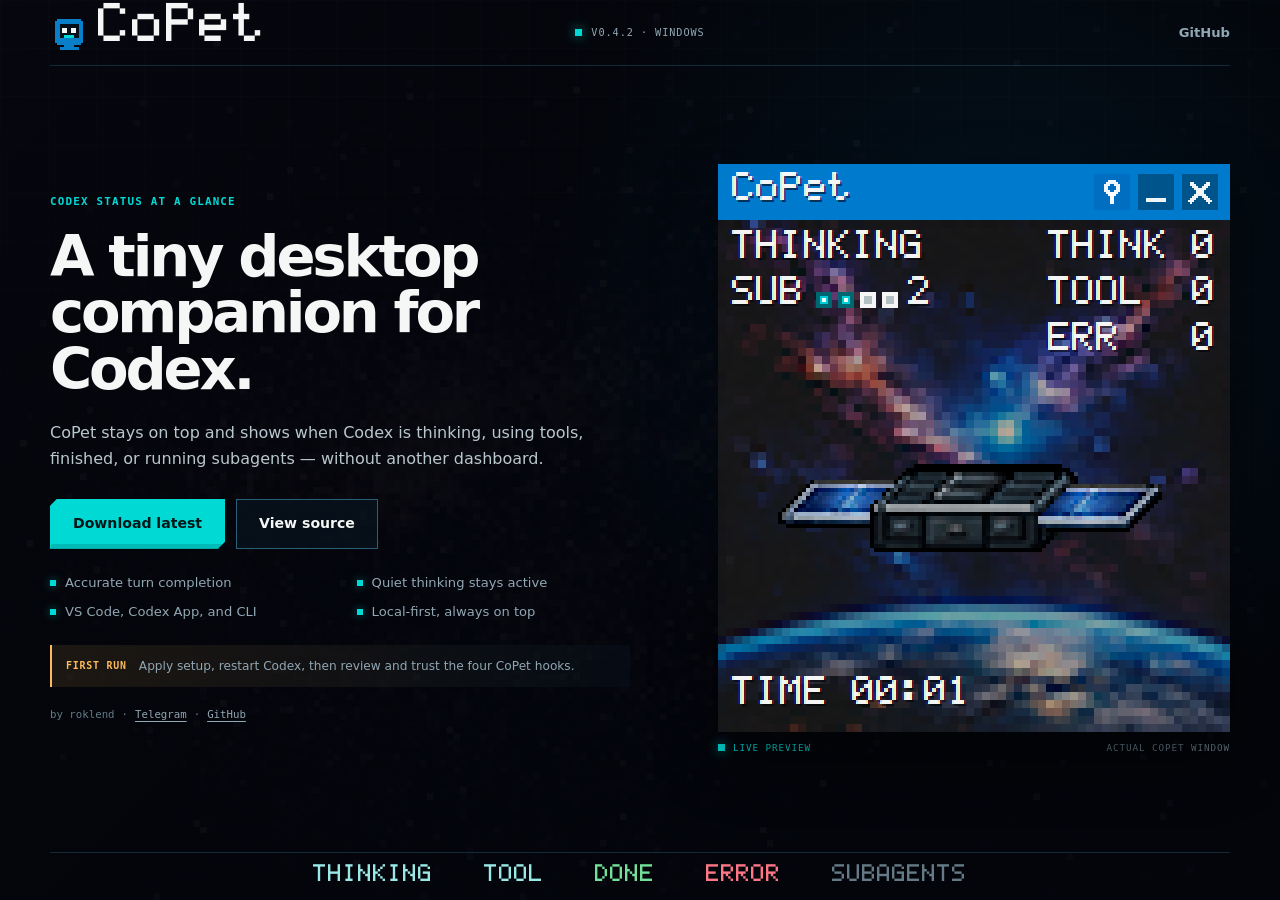
==== index.html @ 8a24eb53 "fix: use public GitHub links" ====
<!doctype html>
<html lang="en">
<head>
  <meta charset="utf-8">
  <meta name="viewport" content="width=device-width, initial-scale=1">
  <title>CoPet — a tiny desktop companion for Codex</title>
  <meta
    name="description"
    content="CoPet v0.4.2 keeps Codex session state, tool activity, errors, and active subagents visible on your Windows desktop."
  >
  <meta name="theme-color" content="#05070d">
  <link rel="icon" href="assets/ui/favicon.svg" type="image/svg+xml">
  <link rel="icon" href="assets/ui/favicon-32.png" sizes="32x32" type="image/png">
  <link rel="apple-touch-icon" href="assets/ui/apple-touch-icon.png">
  <link rel="stylesheet" href="style.css?v=0.4.2">
</head>
<body>
  <a class="skip-link" href="#main-content">Skip to content</a>

  <div class="page-shell">
    <header class="topbar">
      <a class="wordmark" href="#main-content" aria-label="CoPet home">
        <img src="assets/ui/copet-icon.svg" alt="" width="42" height="42">
        <strong>CoPet</strong>
      </a>

      <div class="release-chip" aria-label="Current CoPet version">
        <i aria-hidden="true"></i>
        <span>v0.4.2 · Windows</span>
      </div>

      <a class="topbar-link" href="https://github.com/roklend/copet-site">GitHub</a>
    </header>

    <main class="hero" id="main-content">
      <section class="hero-copy" aria-labelledby="hero-title">
        <p class="eyebrow">Codex status at a glance</p>
        <h1 id="hero-title">A tiny desktop companion for Codex.</h1>
        <p class="hero-lede">
          CoPet stays on top and shows when Codex is thinking, using tools,
          finished, or running subagents — without another dashboard.
        </p>

        <div class="hero-actions">
          <a class="button button-primary" href="https://github.com/roklend/copet-site/releases">
            Download latest
          </a>
          <a class="button button-secondary" href="https://github.com/roklend/copet-site">
            View source
          </a>
        </div>

        <ul class="feature-list" aria-label="CoPet highlights">
          <li>Accurate turn completion</li>
          <li>Quiet thinking stays active</li>
          <li>VS Code, Codex App, and CLI</li>
          <li>Local-first, always on top</li>
        </ul>

        <div class="setup-note">
          <span class="setup-label">First run</span>
          <p>Apply setup, restart Codex, then review and trust the four CoPet hooks.</p>
        </div>

        <p class="meta-line">
          <span>by roklend</span>
          <span aria-hidden="true">·</span>
          <a href="https://t.me/yuriispace">Telegram</a>
          <span aria-hidden="true">·</span>
          <a href="https://github.com/roklend">GitHub</a>
        </p>
      </section>

      <figure class="product-preview" id="demo-viewport">
        <div class="preview-glow" aria-hidden="true"></div>
        <img
          id="frame-player"
          class="player-frame"
          src="render/output/base/frame_0048.png?v=0.4.2"
          alt="The actual CoPet window showing a live Codex session"
          width="512"
          height="568"
          decoding="async"
          fetchpriority="high"
        >
        <figcaption>
          <span><i aria-hidden="true"></i> Live preview</span>
          <span>Actual CoPet window</span>
        </figcaption>
      </figure>
    </main>

    <footer class="status-strip" aria-label="States shown by CoPet">
      <span>THINKING</span>
      <span>TOOL</span>
      <span>DONE</span>
      <span>ERROR</span>
      <span>SUBAGENTS</span>
    </footer>
  </div>

  <script src="copet.js?v=0.4.2"></script>
</body>
</html>
---- style.css ----
@font-face {
  font-family: "CoPet LCD";
  src: url("assets/fonts/LCDSolid1.13-Regular.otf") format("opentype");
  font-display: swap;
}

*,
*::before,
*::after {
  box-sizing: border-box;
}

:root {
  --void: #05070d;
  --line-bright: #2a6077;
  --cyan: #00d9d4;
  --white: #f4f7f5;
  --text: #dfe9eb;
  --muted: #91a7b3;
  --muted-soft: #647b87;
  --amber: #fdbb5b;
  color-scheme: dark;
}

html {
  min-width: 320px;
  min-height: 100%;
  scroll-behavior: smooth;
}

body {
  margin: 0;
  min-width: 320px;
  min-height: 100vh;
  color: var(--text);
  background:
    radial-gradient(circle at 78% 34%, rgba(8, 127, 200, 0.14), transparent 28rem),
    linear-gradient(135deg, rgba(33, 18, 57, 0.12), transparent 45%),
    var(--void);
  font-family: "Segoe UI Variable Text", "Segoe UI", Inter, system-ui, sans-serif;
  line-height: 1.5;
}

body::before {
  content: "";
  position: fixed;
  inset: 0;
  z-index: -2;
  background: url("assets/ui/star_background_x8.png") center / cover no-repeat;
  opacity: 0.22;
  filter: saturate(0.75) contrast(1.1) brightness(0.72);
  pointer-events: none;
}

body::after {
  content: "";
  position: fixed;
  inset: 0;
  z-index: -1;
  background-image:
    linear-gradient(rgba(62, 118, 145, 0.025) 1px, transparent 1px),
    linear-gradient(90deg, rgba(62, 118, 145, 0.025) 1px, transparent 1px);
  background-size: 48px 48px;
  mask-image: linear-gradient(to bottom, black, transparent 88%);
  pointer-events: none;
}

a {
  color: inherit;
}

img {
  max-width: 100%;
}

::selection {
  color: var(--void);
  background: var(--cyan);
}

:focus-visible {
  outline: 2px solid var(--cyan);
  outline-offset: 4px;
}

.skip-link {
  position: fixed;
  top: 8px;
  left: 8px;
  z-index: 10;
  width: 1px;
  height: 1px;
  padding: 0;
  overflow: hidden;
  clip-path: inset(50%);
  white-space: nowrap;
}

.skip-link:focus-visible {
  width: auto;
  height: auto;
  padding: 9px 13px;
  overflow: visible;
  clip-path: none;
  color: var(--void);
  background: var(--white);
}

.page-shell {
  width: min(1180px, calc(100% - 48px));
  min-height: 100svh;
  margin-inline: auto;
  display: grid;
  grid-template-rows: auto 1fr auto;
}

.topbar {
  min-height: 66px;
  display: grid;
  grid-template-columns: 1fr auto 1fr;
  align-items: center;
  gap: 20px;
  border-bottom: 1px solid rgba(40, 93, 117, 0.42);
}

.wordmark {
  width: max-content;
  min-height: 44px;
  display: inline-flex;
  align-items: center;
  gap: 10px;
  color: var(--white);
  text-decoration: none;
}

.wordmark img {
  width: 38px;
  height: 38px;
  image-rendering: pixelated;
}

.wordmark strong {
  font-family: "CoPet LCD", "Cascadia Mono", monospace;
  font-size: 1.7rem;
  font-weight: 400;
  letter-spacing: 0.03em;
}

.release-chip {
  display: inline-flex;
  align-items: center;
  gap: 9px;
  color: var(--muted);
  font-family: "Cascadia Mono", Consolas, monospace;
  font-size: 0.64rem;
  letter-spacing: 0.09em;
  text-transform: uppercase;
}

.release-chip i,
.product-preview figcaption i {
  width: 7px;
  height: 7px;
  display: inline-block;
  flex: 0 0 auto;
  background: var(--cyan);
  box-shadow: 0 0 12px rgba(0, 217, 212, 0.72);
}

.topbar-link {
  min-height: 44px;
  justify-self: end;
  display: inline-flex;
  align-items: center;
  color: var(--muted);
  font-size: 0.82rem;
  font-weight: 700;
  text-decoration: none;
}

.topbar-link:hover,
.meta-line a:hover {
  color: var(--white);
}

.hero {
  min-width: 0;
  display: grid;
  grid-template-columns: minmax(0, 1fr) minmax(320px, 512px);
  align-items: center;
  gap: clamp(44px, 6vw, 88px);
  padding-block: clamp(34px, 5vh, 62px);
}

.hero-copy {
  min-width: 0;
  max-width: 600px;
}

.eyebrow {
  margin: 0;
  color: var(--cyan);
  font-family: "Cascadia Mono", Consolas, monospace;
  font-size: 0.68rem;
  font-weight: 700;
  letter-spacing: 0.11em;
  text-transform: uppercase;
}

.hero h1 {
  max-width: 590px;
  margin: 18px 0 0;
  color: var(--white);
  font-size: clamp(3rem, 4.5vw, 4.3rem);
  font-weight: 760;
  letter-spacing: -0.055em;
  line-height: 0.98;
}

.hero-lede {
  max-width: 555px;
  margin: 22px 0 0;
  color: #b9c8ce;
  font-size: 1rem;
  line-height: 1.65;
}

.hero-actions {
  margin-top: 26px;
  display: flex;
  flex-wrap: wrap;
  gap: 11px;
}

.button {
  min-height: 50px;
  padding-inline: 22px;
  display: inline-flex;
  align-items: center;
  justify-content: center;
  border: 1px solid transparent;
  font-size: 0.88rem;
  font-weight: 750;
  text-decoration: none;
  transition: transform 140ms ease, border-color 140ms ease, background 140ms ease;
}

.button-primary {
  color: #001719;
  background: var(--cyan);
  box-shadow: inset 0 -4px 0 rgba(0, 72, 78, 0.22), 0 12px 30px rgba(0, 217, 212, 0.12);
  clip-path: polygon(0 7px, 7px 0, 100% 0, 100% calc(100% - 7px), calc(100% - 7px) 100%, 0 100%);
}

.button-secondary {
  border-color: var(--line-bright);
  color: var(--white);
  background: rgba(9, 24, 36, 0.58);
}

.button:hover {
  transform: translateY(-2px);
}

.button-secondary:hover {
  border-color: rgba(0, 217, 212, 0.5);
  background: rgba(12, 34, 49, 0.76);
}

.feature-list {
  margin: 24px 0 0;
  padding: 0;
  display: grid;
  grid-template-columns: repeat(2, minmax(0, 1fr));
  gap: 9px 22px;
  list-style: none;
}

.feature-list li {
  position: relative;
  padding-left: 15px;
  color: var(--muted);
  font-size: 0.82rem;
}

.feature-list li::before {
  content: "";
  position: absolute;
  top: 0.58em;
  left: 0;
  width: 6px;
  height: 6px;
  background: var(--cyan);
  box-shadow: 0 0 8px rgba(0, 217, 212, 0.5);
}

.setup-note {
  max-width: 580px;
  margin-top: 24px;
  padding: 12px 14px;
  display: grid;
  grid-template-columns: auto 1fr;
  align-items: center;
  gap: 12px;
  border-left: 2px solid var(--amber);
  background: linear-gradient(90deg, rgba(253, 187, 91, 0.1), rgba(7, 18, 28, 0.5));
}

.setup-label {
  color: var(--amber);
  font-family: "Cascadia Mono", Consolas, monospace;
  font-size: 0.62rem;
  font-weight: 700;
  letter-spacing: 0.08em;
  text-transform: uppercase;
}

.setup-note p {
  margin: 0;
  color: var(--muted);
  font-size: 0.76rem;
  line-height: 1.5;
}

.meta-line {
  margin: 20px 0 0;
  display: flex;
  flex-wrap: wrap;
  gap: 7px;
  color: var(--muted-soft);
  font-family: "Cascadia Mono", Consolas, monospace;
  font-size: 0.67rem;
}

.meta-line a {
  color: var(--muted);
  text-underline-offset: 3px;
}

.product-preview {
  position: relative;
  width: min(100%, 512px);
  margin: 0;
  justify-self: end;
  isolation: isolate;
}

.preview-glow {
  position: absolute;
  z-index: -1;
  inset: 12% -8% 3%;
  border-radius: 50%;
  background: radial-gradient(circle, rgba(8, 127, 200, 0.2), rgba(0, 217, 212, 0.05) 42%, transparent 72%);
  filter: blur(8px);
  pointer-events: none;
}

.player-frame {
  width: 100%;
  height: auto;
  aspect-ratio: 512 / 568;
  display: block;
  object-fit: contain;
  image-rendering: pixelated;
  image-rendering: crisp-edges;
  filter: drop-shadow(0 26px 32px rgba(0, 0, 0, 0.48));
}

.product-preview figcaption {
  margin-top: 9px;
  display: flex;
  justify-content: space-between;
  align-items: center;
  gap: 18px;
  color: var(--muted-soft);
  font-family: "Cascadia Mono", Consolas, monospace;
  font-size: 0.58rem;
  letter-spacing: 0.1em;
  text-transform: uppercase;
}

.product-preview figcaption span:first-child {
  display: inline-flex;
  align-items: center;
  gap: 8px;
  color: var(--cyan);
}

.status-strip {
  min-height: 48px;
  display: flex;
  align-items: center;
  justify-content: center;
  gap: clamp(18px, 4vw, 52px);
  border-top: 1px solid rgba(40, 93, 117, 0.42);
  color: var(--muted-soft);
  font-family: "CoPet LCD", "Cascadia Mono", monospace;
  font-size: 0.75rem;
  letter-spacing: 0.08em;
}

.status-strip span:nth-child(1),
.status-strip span:nth-child(2) {
  color: #9be9e7;
}

.status-strip span:nth-child(3) {
  color: #73e09a;
}

.status-strip span:nth-child(4) {
  color: #ff7787;
}

@media (max-width: 940px) {
  .page-shell {
    width: min(720px, calc(100% - 36px));
  }

  .hero {
    grid-template-columns: 1fr;
    gap: 36px;
    padding-block: 52px 64px;
  }

  .hero-copy {
    max-width: 680px;
  }

  .product-preview {
    width: min(100%, 480px);
    justify-self: center;
  }

  .status-strip {
    padding-block: 16px;
    flex-wrap: wrap;
  }
}

@media (max-width: 560px) {
  .page-shell {
    width: calc(100% - 28px);
  }

  .topbar {
    min-height: 60px;
    grid-template-columns: 1fr auto;
  }

  .release-chip {
    display: none;
  }

  .wordmark img {
    width: 34px;
    height: 34px;
  }

  .wordmark strong {
    font-size: 1.5rem;
  }

  .hero {
    gap: 30px;
    padding-block: 42px 52px;
  }

  .hero h1 {
    margin-top: 15px;
    font-size: clamp(2.6rem, 13vw, 3.35rem);
    line-height: 1;
  }

  .hero-lede {
    margin-top: 18px;
    font-size: 0.94rem;
  }

  .hero-actions {
    display: grid;
    grid-template-columns: 1fr;
  }

  .button {
    width: 100%;
  }

  .feature-list {
    grid-template-columns: 1fr;
  }

  .setup-note {
    grid-template-columns: 1fr;
    gap: 5px;
  }

  .product-preview {
    width: min(100%, 320px);
  }

  .product-preview figcaption {
    justify-content: center;
  }

  .product-preview figcaption span:last-child {
    display: none;
  }

  .status-strip {
    gap: 12px 22px;
    font-size: 0.67rem;
  }
}

@media (min-width: 941px) and (max-height: 820px) {
  .page-shell {
    width: min(1080px, calc(100% - 42px));
  }

  .hero {
    grid-template-columns: minmax(0, 1fr) minmax(300px, 430px);
    gap: 48px;
    padding-block: 24px;
  }

  .hero h1 {
    font-size: clamp(2.8rem, 4.1vw, 3.55rem);
  }

  .hero-lede {
    margin-top: 17px;
  }

  .hero-actions,
  .feature-list,
  .setup-note {
    margin-top: 18px;
  }

  .meta-line {
    margin-top: 14px;
  }
}

@media (prefers-reduced-motion: reduce) {
  html {
    scroll-behavior: auto;
  }

  *,
  *::before,
  *::after {
    animation-duration: 0.001ms !important;
    animation-iteration-count: 1 !important;
    transition-duration: 0.001ms !important;
  }
}
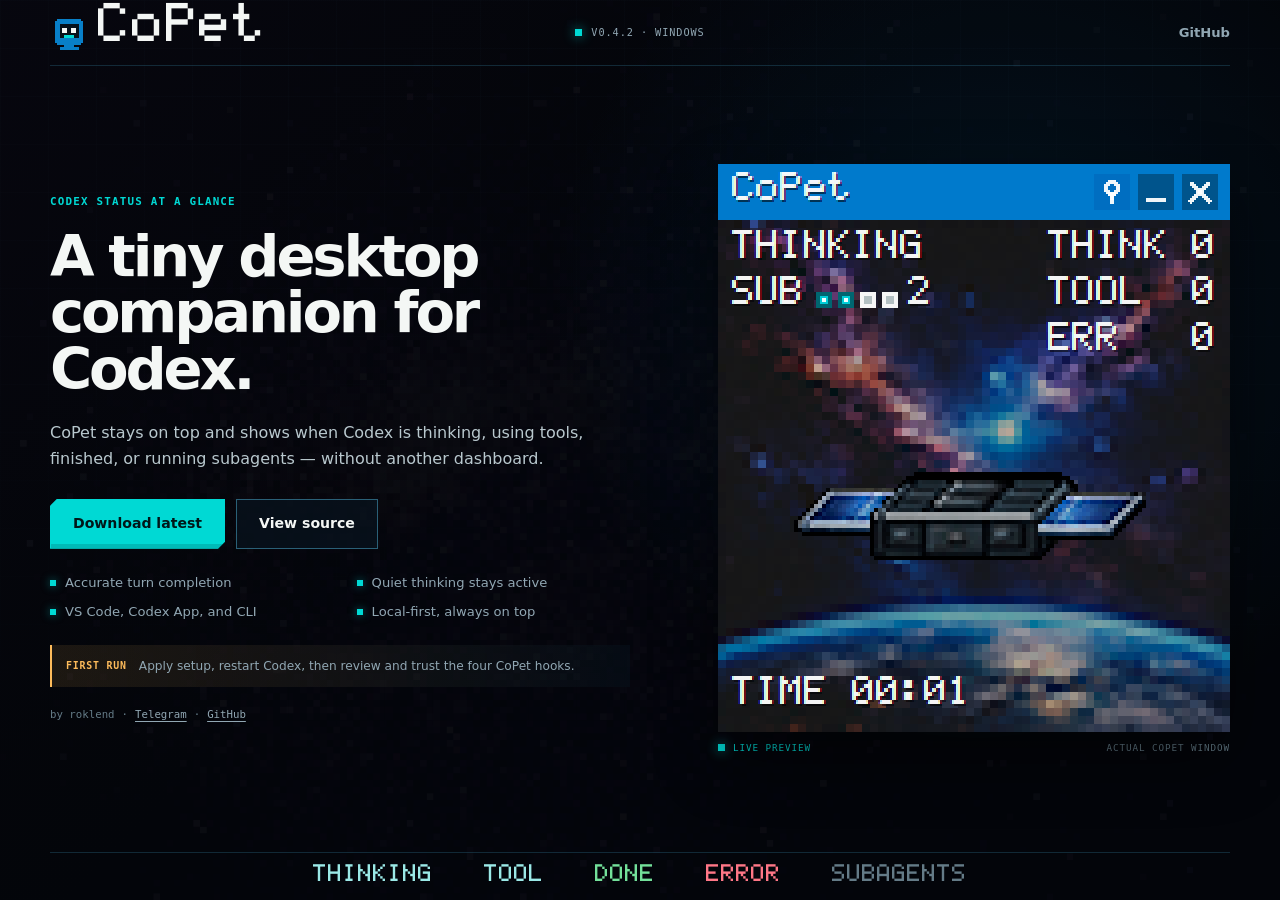
==== commit 284ea851: "fix: link download button to v0.4.2" ====
--- a/index.html
+++ b/index.html
@@ -42,7 +42,7 @@
         </p>
 
         <div class="hero-actions">
-          <a class="button button-primary" href="https://github.com/roklend/copet-site/releases">
+          <a class="button button-primary" href="https://github.com/roklend/copet-site/releases/download/v0.4.2/CoPet-v0.4.2-win-x64.zip">
             Download latest
           </a>
           <a class="button button-secondary" href="https://github.com/roklend/copet-site">
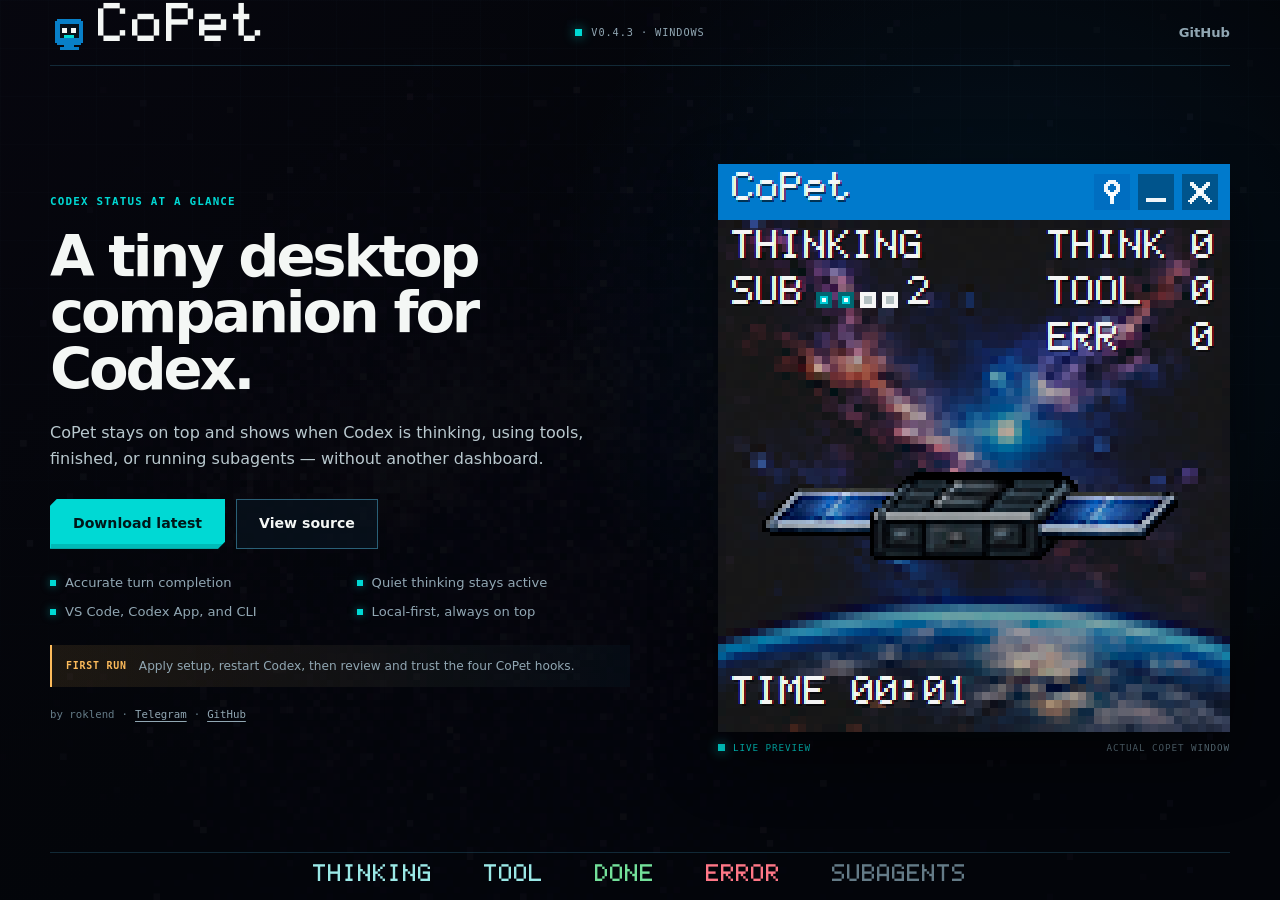
==== commit 7f1ab48d: "release: publish CoPet v0.4.3" ====
--- a/index.html
+++ b/index.html
@@ -6,13 +6,13 @@
   <title>CoPet — a tiny desktop companion for Codex</title>
   <meta
     name="description"
-    content="CoPet v0.4.2 keeps Codex session state, tool activity, errors, and active subagents visible on your Windows desktop."
+    content="CoPet v0.4.3 keeps Codex session state, tool activity, errors, and active subagents visible on your Windows desktop."
   >
   <meta name="theme-color" content="#05070d">
   <link rel="icon" href="assets/ui/favicon.svg" type="image/svg+xml">
   <link rel="icon" href="assets/ui/favicon-32.png" sizes="32x32" type="image/png">
   <link rel="apple-touch-icon" href="assets/ui/apple-touch-icon.png">
-  <link rel="stylesheet" href="style.css?v=0.4.2">
+  <link rel="stylesheet" href="style.css?v=0.4.3">
 </head>
 <body>
   <a class="skip-link" href="#main-content">Skip to content</a>
@@ -26,7 +26,7 @@
 
       <div class="release-chip" aria-label="Current CoPet version">
         <i aria-hidden="true"></i>
-        <span>v0.4.2 · Windows</span>
+        <span>v0.4.3 · Windows</span>
       </div>
 
       <a class="topbar-link" href="https://github.com/roklend/copet-site">GitHub</a>
@@ -42,7 +42,7 @@
         </p>
 
         <div class="hero-actions">
-          <a class="button button-primary" href="https://github.com/roklend/copet-site/releases/download/v0.4.2/CoPet-v0.4.2-win-x64.zip">
+          <a class="button button-primary" href="https://github.com/roklend/copet-site/releases/download/v0.4.3/CoPet-v0.4.3-win-x64.zip">
             Download latest
           </a>
           <a class="button button-secondary" href="https://github.com/roklend/copet-site">
@@ -76,7 +76,7 @@
         <img
           id="frame-player"
           class="player-frame"
-          src="render/output/base/frame_0048.png?v=0.4.2"
+          src="render/output/base/frame_0048.png?v=0.4.3"
           alt="The actual CoPet window showing a live Codex session"
           width="512"
           height="568"
@@ -99,6 +99,6 @@
     </footer>
   </div>
 
-  <script src="copet.js?v=0.4.2"></script>
+  <script src="copet.js?v=0.4.3"></script>
 </body>
 </html>
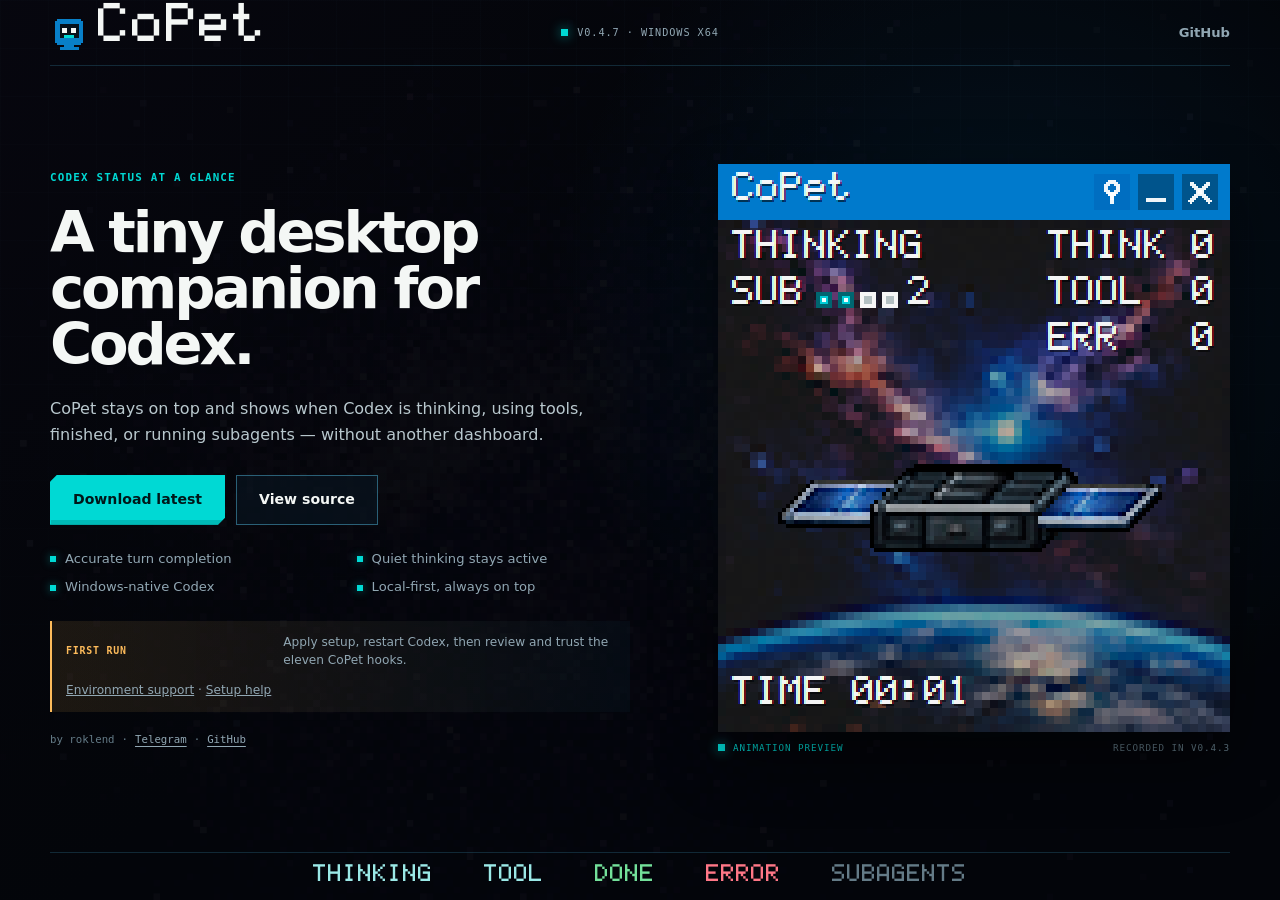
==== commit 625266f2: "release: publish CoPet v0.4.7 and current setup guides" ====
--- a/index.html
+++ b/index.html
@@ -6,7 +6,7 @@
   <title>CoPet — a tiny desktop companion for Codex</title>
   <meta
     name="description"
-    content="CoPet v0.4.3 keeps Codex session state, tool activity, errors, and active subagents visible on your Windows desktop."
+    content="CoPet v0.4.7 keeps Codex session state, tool activity, errors, and active subagents visible on your Windows desktop."
   >
   <meta name="theme-color" content="#05070d">
   <link rel="icon" href="assets/ui/favicon.svg" type="image/svg+xml">
@@ -26,7 +26,7 @@
 
       <div class="release-chip" aria-label="Current CoPet version">
         <i aria-hidden="true"></i>
-        <span>v0.4.3 · Windows</span>
+        <span>v0.4.7 · Windows x64</span>
       </div>
 
       <a class="topbar-link" href="https://github.com/roklend/copet-site">GitHub</a>
@@ -42,7 +42,7 @@
         </p>
 
         <div class="hero-actions">
-          <a class="button button-primary" href="https://github.com/roklend/copet-site/releases/download/v0.4.3/CoPet-v0.4.3-win-x64.zip">
+          <a class="button button-primary" href="https://github.com/roklend/copet-site/releases/download/v0.4.7/CoPet-v0.4.7-win-x64.zip">
             Download latest
           </a>
           <a class="button button-secondary" href="https://github.com/roklend/copet-site">
@@ -53,13 +53,14 @@
         <ul class="feature-list" aria-label="CoPet highlights">
           <li>Accurate turn completion</li>
           <li>Quiet thinking stays active</li>
-          <li>VS Code, Codex App, and CLI</li>
+          <li>Windows-native Codex</li>
           <li>Local-first, always on top</li>
         </ul>
 
         <div class="setup-note">
           <span class="setup-label">First run</span>
-          <p>Apply setup, restart Codex, then review and trust the four CoPet hooks.</p>
+          <p>Apply setup, restart Codex, then review and trust the eleven CoPet hooks.</p>
+          <p><a href="https://github.com/roklend/copet-site/blob/main/copet-site/docs/ENVIRONMENTS.md">Environment support</a> · <a href="https://github.com/roklend/copet-site/blob/main/copet-site/docs/TROUBLESHOOTING.md">Setup help</a></p>
         </div>
 
         <p class="meta-line">
@@ -84,8 +85,8 @@
           fetchpriority="high"
         >
         <figcaption>
-          <span><i aria-hidden="true"></i> Live preview</span>
-          <span>Actual CoPet window</span>
+          <span><i aria-hidden="true"></i> Animation preview</span>
+          <span>Recorded in v0.4.3</span>
         </figcaption>
       </figure>
     </main>
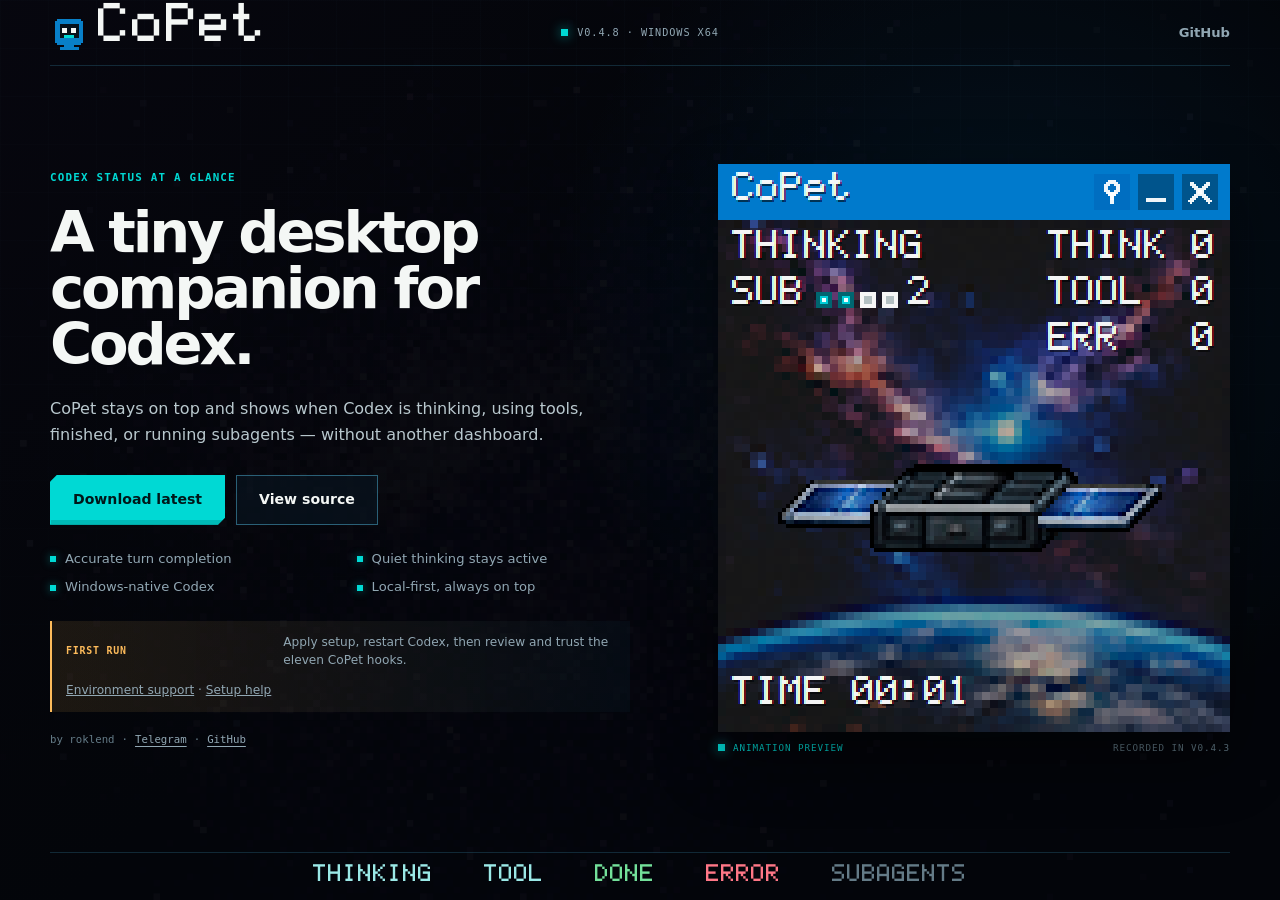
==== commit acc180d6: "release: publish CoPet v0.4.8 pixel font fix" ====
--- a/index.html
+++ b/index.html
@@ -6,7 +6,7 @@
   <title>CoPet — a tiny desktop companion for Codex</title>
   <meta
     name="description"
-    content="CoPet v0.4.7 keeps Codex session state, tool activity, errors, and active subagents visible on your Windows desktop."
+    content="CoPet v0.4.8 keeps Codex session state, tool activity, errors, and active subagents visible on your Windows desktop."
   >
   <meta name="theme-color" content="#05070d">
   <link rel="icon" href="assets/ui/favicon.svg" type="image/svg+xml">
@@ -26,7 +26,7 @@
 
       <div class="release-chip" aria-label="Current CoPet version">
         <i aria-hidden="true"></i>
-        <span>v0.4.7 · Windows x64</span>
+        <span>v0.4.8 · Windows x64</span>
       </div>
 
       <a class="topbar-link" href="https://github.com/roklend/copet-site">GitHub</a>
@@ -42,7 +42,7 @@
         </p>
 
         <div class="hero-actions">
-          <a class="button button-primary" href="https://github.com/roklend/copet-site/releases/download/v0.4.7/CoPet-v0.4.7-win-x64.zip">
+          <a class="button button-primary" href="https://github.com/roklend/copet-site/releases/download/v0.4.8/CoPet-v0.4.8-win-x64.zip">
             Download latest
           </a>
           <a class="button button-secondary" href="https://github.com/roklend/copet-site">
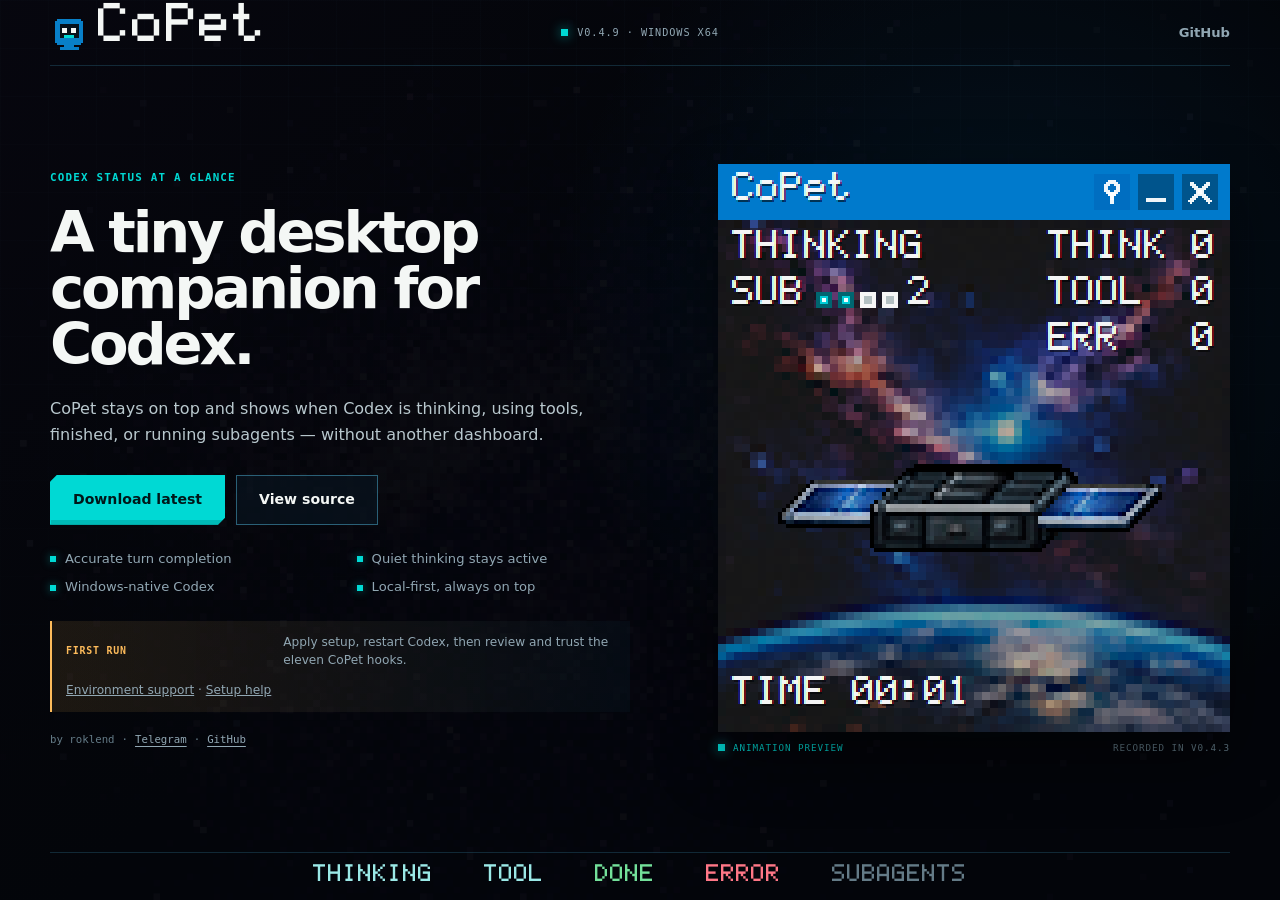
==== commit a73ae890: "site: point Windows download to CoPet v0.4.9" ====
--- a/index.html
+++ b/index.html
@@ -6,7 +6,7 @@
   <title>CoPet — a tiny desktop companion for Codex</title>
   <meta
     name="description"
-    content="CoPet v0.4.8 keeps Codex session state, tool activity, errors, and active subagents visible on your Windows desktop."
+    content="CoPet v0.4.9 keeps Codex session state, tool activity, errors, and active subagents visible on your Windows desktop."
   >
   <meta name="theme-color" content="#05070d">
   <link rel="icon" href="assets/ui/favicon.svg" type="image/svg+xml">
@@ -26,7 +26,7 @@
 
       <div class="release-chip" aria-label="Current CoPet version">
         <i aria-hidden="true"></i>
-        <span>v0.4.8 · Windows x64</span>
+        <span>v0.4.9 · Windows x64</span>
       </div>
 
       <a class="topbar-link" href="https://github.com/roklend/copet-site">GitHub</a>
@@ -42,7 +42,7 @@
         </p>
 
         <div class="hero-actions">
-          <a class="button button-primary" href="https://github.com/roklend/copet-site/releases/download/v0.4.8/CoPet-v0.4.8-win-x64.zip">
+          <a class="button button-primary" href="https://github.com/roklend/copet-site/releases/download/v0.4.9/CoPet-v0.4.9-win-x64.zip">
             Download latest
           </a>
           <a class="button button-secondary" href="https://github.com/roklend/copet-site">
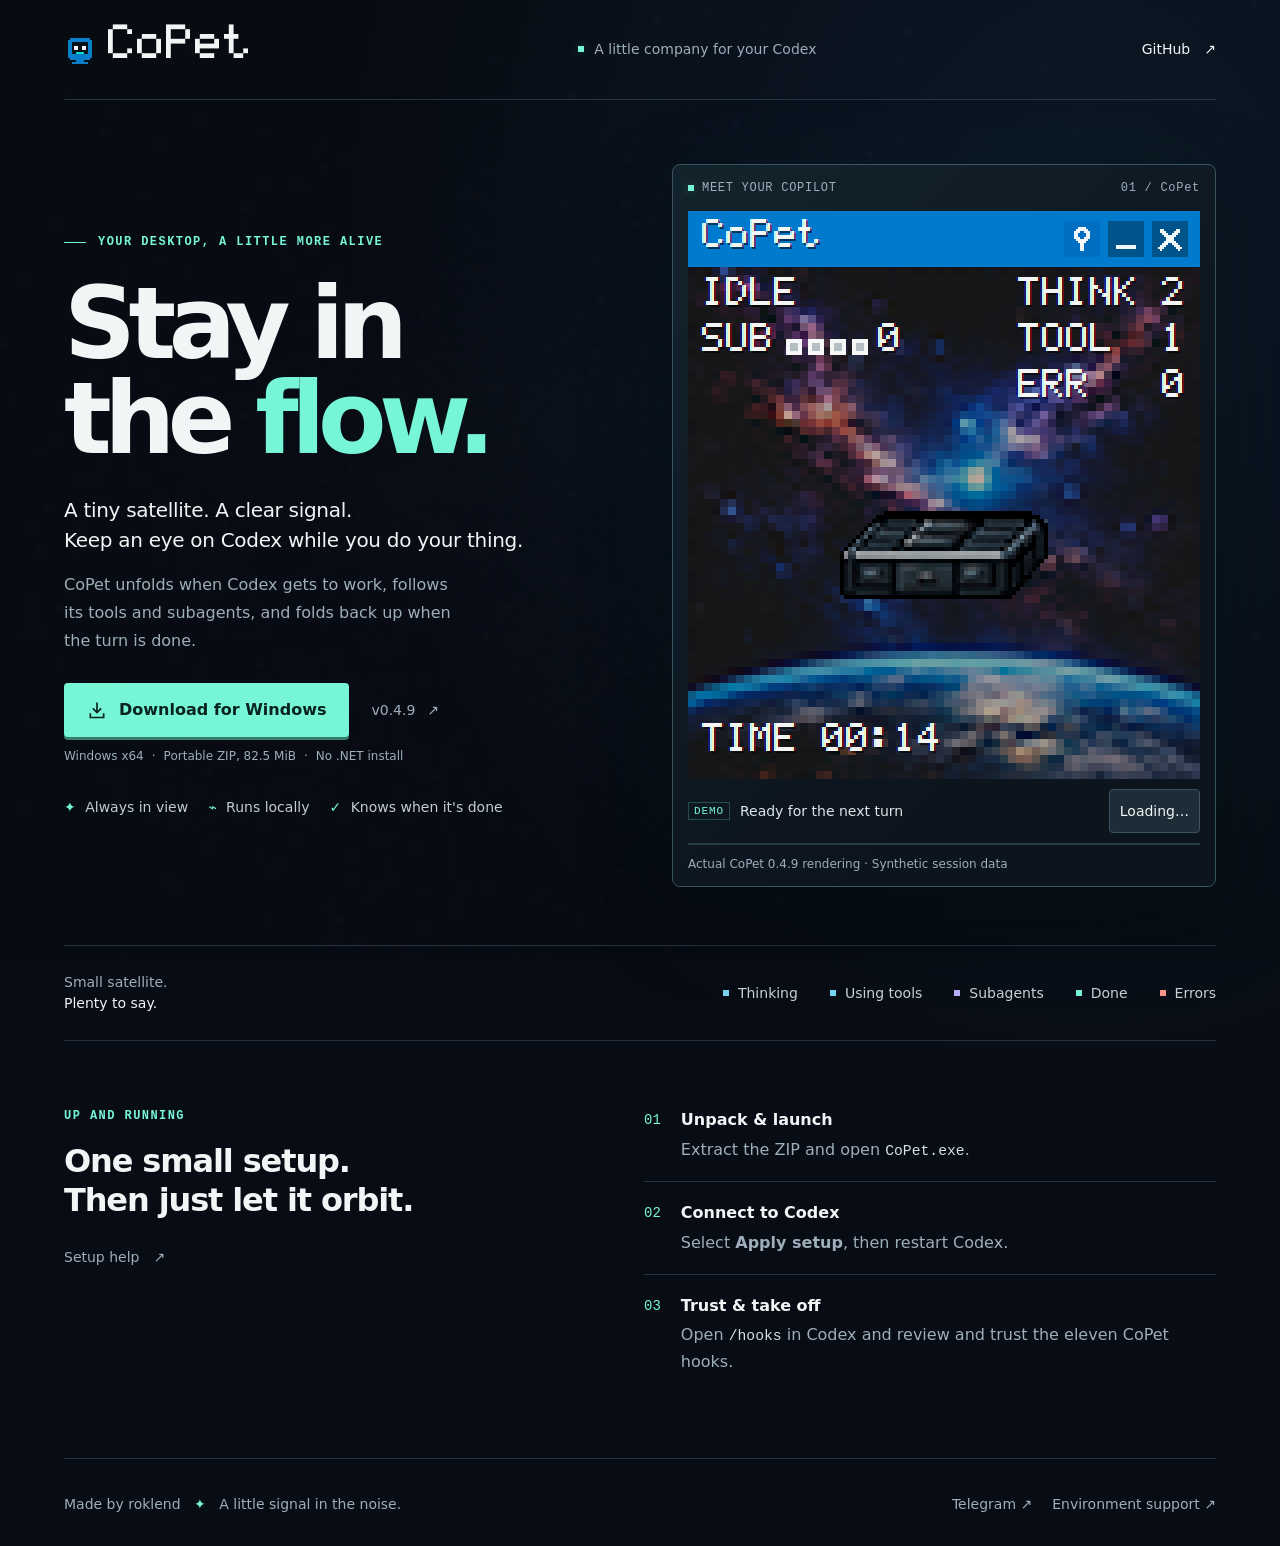
==== commit f7c42b05: "site: refresh layout and play full CoPet v0.4.9 turn animation" ====
--- a/index.html
+++ b/index.html
@@ -3,103 +3,66 @@
 <head>
   <meta charset="utf-8">
   <meta name="viewport" content="width=device-width, initial-scale=1">
-  <title>CoPet — a tiny desktop companion for Codex</title>
-  <meta
-    name="description"
-    content="CoPet v0.4.9 keeps Codex session state, tool activity, errors, and active subagents visible on your Windows desktop."
-  >
-  <meta name="theme-color" content="#05070d">
+  <title>CoPet — a little company for your Codex</title>
+  <meta name="description" content="A tiny Windows desktop satellite that shows when Codex is thinking, using tools, or done. Download CoPet v0.4.9.">
+  <meta name="theme-color" content="#080c14">
   <link rel="icon" href="assets/ui/favicon.svg" type="image/svg+xml">
   <link rel="icon" href="assets/ui/favicon-32.png" sizes="32x32" type="image/png">
   <link rel="apple-touch-icon" href="assets/ui/apple-touch-icon.png">
-  <link rel="stylesheet" href="style.css?v=0.4.3">
+  <link rel="stylesheet" href="style.css?v=20260905">
 </head>
 <body>
   <a class="skip-link" href="#main-content">Skip to content</a>
-
   <div class="page-shell">
     <header class="topbar">
-      <a class="wordmark" href="#main-content" aria-label="CoPet home">
-        <img src="assets/ui/copet-icon.svg" alt="" width="42" height="42">
-        <strong>CoPet</strong>
-      </a>
-
-      <div class="release-chip" aria-label="Current CoPet version">
-        <i aria-hidden="true"></i>
-        <span>v0.4.9 · Windows x64</span>
-      </div>
-
-      <a class="topbar-link" href="https://github.com/roklend/copet-site">GitHub</a>
+      <a class="wordmark" href="#main-content" aria-label="CoPet home"><img src="assets/ui/copet-icon.svg" alt="" width="32" height="32"><span>CoPet</span></a>
+      <span class="topbar-note"><i class="signal-dot" aria-hidden="true"></i>A little company for your Codex</span>
+      <a class="text-link" href="https://github.com/roklend/copet-site">GitHub <span aria-hidden="true">↗</span></a>
     </header>
-
-    <main class="hero" id="main-content">
-      <section class="hero-copy" aria-labelledby="hero-title">
-        <p class="eyebrow">Codex status at a glance</p>
-        <h1 id="hero-title">A tiny desktop companion for Codex.</h1>
-        <p class="hero-lede">
-          CoPet stays on top and shows when Codex is thinking, using tools,
-          finished, or running subagents — without another dashboard.
-        </p>
-
-        <div class="hero-actions">
-          <a class="button button-primary" href="https://github.com/roklend/copet-site/releases/download/v0.4.9/CoPet-v0.4.9-win-x64.zip">
-            Download latest
-          </a>
-          <a class="button button-secondary" href="https://github.com/roklend/copet-site">
-            View source
-          </a>
+    <main id="main-content">
+      <section class="hero" aria-labelledby="hero-title">
+        <div class="hero-copy">
+          <p class="eyebrow"><span class="small-rule" aria-hidden="true"></span>YOUR DESKTOP, A LITTLE MORE ALIVE</p>
+          <h1 id="hero-title">Stay in<br>the <span>flow.</span></h1>
+          <p class="hero-lede">A tiny satellite. A clear signal.<br>Keep an eye on Codex while you do your thing.</p>
+          <p class="hero-description">CoPet unfolds when Codex gets to work, follows its tools and subagents, and folds back up when the turn is done.</p>
+          <div class="hero-actions">
+            <a class="button button-primary" href="https://github.com/roklend/copet-site/releases/download/v0.4.9/CoPet-v0.4.9-win-x64.zip"><svg width="20" height="20" viewBox="0 0 24 24" fill="none" stroke="currentColor" stroke-width="2" aria-hidden="true"><path d="M12 3v12m-5-5 5 5 5-5M4 16v5h16v-5"/></svg>Download for Windows</a>
+            <a class="release-link" href="https://github.com/roklend/copet-site/releases/tag/v0.4.9">v0.4.9 <span aria-hidden="true">↗</span></a>
+          </div>
+          <p class="download-note">Windows x64 <span>·</span> Portable ZIP, 82.5 MiB <span>·</span> No .NET install</p>
+          <ul class="feature-list" aria-label="CoPet highlights">
+            <li><span aria-hidden="true">✦</span> Always in view</li>
+            <li><span aria-hidden="true">⌁</span> Runs locally</li>
+            <li><span aria-hidden="true">✓</span> Knows when it's done</li>
+          </ul>
         </div>
-
-        <ul class="feature-list" aria-label="CoPet highlights">
-          <li>Accurate turn completion</li>
-          <li>Quiet thinking stays active</li>
-          <li>Windows-native Codex</li>
-          <li>Local-first, always on top</li>
-        </ul>
-
-        <div class="setup-note">
-          <span class="setup-label">First run</span>
-          <p>Apply setup, restart Codex, then review and trust the eleven CoPet hooks.</p>
-          <p><a href="https://github.com/roklend/copet-site/blob/main/copet-site/docs/ENVIRONMENTS.md">Environment support</a> · <a href="https://github.com/roklend/copet-site/blob/main/copet-site/docs/TROUBLESHOOTING.md">Setup help</a></p>
-        </div>
-
-        <p class="meta-line">
-          <span>by roklend</span>
-          <span aria-hidden="true">·</span>
-          <a href="https://t.me/yuriispace">Telegram</a>
-          <span aria-hidden="true">·</span>
-          <a href="https://github.com/roklend">GitHub</a>
-        </p>
+        <figure class="product-preview" id="demo-viewport" aria-label="CoPet animation demo">
+          <div class="preview-header"><span><i class="signal-dot" aria-hidden="true"></i> MEET YOUR COPILOT</span><span>01 / CoPet</span></div>
+          <div class="preview-stage"><img id="frame-player" src="assets/demo-v049/frame_0128.png" width="256" height="284" alt="CoPet v0.4.9 demonstrating a complete turn with synthetic data" decoding="async" fetchpriority="high"></div>
+          <figcaption>
+            <div><span class="demo-tag">DEMO</span><span id="demo-state">Ready for the next turn</span></div>
+            <button id="play-toggle" type="button" disabled aria-label="Play animation">Loading…</button>
+          </figcaption>
+          <div class="demo-progress" aria-hidden="true"><span id="demo-progress"></span></div>
+          <p class="demo-note" id="demo-note">Actual CoPet 0.4.9 rendering · Synthetic session data</p>
+        </figure>
       </section>
-
-      <figure class="product-preview" id="demo-viewport">
-        <div class="preview-glow" aria-hidden="true"></div>
-        <img
-          id="frame-player"
-          class="player-frame"
-          src="render/output/base/frame_0048.png?v=0.4.3"
-          alt="The actual CoPet window showing a live Codex session"
-          width="512"
-          height="568"
-          decoding="async"
-          fetchpriority="high"
-        >
-        <figcaption>
-          <span><i aria-hidden="true"></i> Animation preview</span>
-          <span>Recorded in v0.4.3</span>
-        </figcaption>
-      </figure>
+      <section class="states" aria-label="States shown by CoPet">
+        <p>Small satellite.<br><strong>Plenty to say.</strong></p>
+        <ul><li><i></i>Thinking</li><li><i></i>Using tools</li><li><i></i>Subagents</li><li><i></i>Done</li><li><i></i>Errors</li></ul>
+      </section>
+      <section class="setup" aria-labelledby="setup-title">
+        <div class="setup-heading"><p class="eyebrow">UP AND RUNNING</p><h2 id="setup-title">One small setup.<br>Then just let it orbit.</h2><a class="text-link" href="https://github.com/roklend/copet-site/blob/main/copet-site/docs/TROUBLESHOOTING.md">Setup help <span aria-hidden="true">↗</span></a></div>
+        <ol class="setup-steps">
+          <li><span class="step-number">01</span><div><h3>Unpack & launch</h3><p>Extract the ZIP and open <code>CoPet.exe</code>.</p></div></li>
+          <li><span class="step-number">02</span><div><h3>Connect to Codex</h3><p>Select <strong>Apply setup</strong>, then restart Codex.</p></div></li>
+          <li><span class="step-number">03</span><div><h3>Trust & take off</h3><p>Open <code>/hooks</code> in Codex and review and trust the eleven CoPet hooks.</p></div></li>
+        </ol>
+      </section>
     </main>
-
-    <footer class="status-strip" aria-label="States shown by CoPet">
-      <span>THINKING</span>
-      <span>TOOL</span>
-      <span>DONE</span>
-      <span>ERROR</span>
-      <span>SUBAGENTS</span>
-    </footer>
+    <footer class="footer"><p>Made by <a href="https://github.com/roklend">roklend</a> <span class="footer-star" aria-hidden="true">✦</span> A little signal in the noise.</p><nav aria-label="More information"><a href="https://t.me/yuriispace">Telegram ↗</a><a href="https://github.com/roklend/copet-site/blob/main/copet-site/docs/ENVIRONMENTS.md">Environment support ↗</a></nav></footer>
   </div>
-
-  <script src="copet.js?v=0.4.3"></script>
+  <script src="copet.js?v=20260905"></script>
 </body>
 </html>
--- a/style.css
+++ b/style.css
@@ -1,558 +1,585 @@
 @font-face {
-  font-family: "CoPet LCD";
-  src: url("assets/fonts/LCDSolid1.13-Regular.otf") format("opentype");
-  font-display: swap;
-}
-
-*,
-*::before,
-*::after {
-  box-sizing: border-box;
-}
-
+  font-family:CoPet LCD;
+  src:url('assets/fonts/LCDSolid1.13-Regular.otf') format('opentype');
+  font-display:swap;
+}
 :root {
-  --void: #05070d;
-  --line-bright: #2a6077;
-  --cyan: #00d9d4;
-  --white: #f4f7f5;
-  --text: #dfe9eb;
-  --muted: #91a7b3;
-  --muted-soft: #647b87;
-  --amber: #fdbb5b;
-  color-scheme: dark;
-}
-
+  color-scheme:dark;
+  --bg:#080c14;
+  --surface:#101823;
+  --text:#f2f5f5;
+  --muted:#9daebb;
+  --line:#263440;
+  --cyan:#77f5d7;
+  --amber:#f4c47a;
+  font-family:'Segoe UI',system-ui,sans-serif;
+  font-synthesis:none;
+}
+* {
+  box-sizing:border-box;
+}
 html {
-  min-width: 320px;
-  min-height: 100%;
-  scroll-behavior: smooth;
-}
-
+  min-width:0;
+  scroll-behavior:smooth;
+}
 body {
-  margin: 0;
-  min-width: 320px;
-  min-height: 100vh;
-  color: var(--text);
-  background:
-    radial-gradient(circle at 78% 34%, rgba(8, 127, 200, 0.14), transparent 28rem),
-    linear-gradient(135deg, rgba(33, 18, 57, 0.12), transparent 45%),
-    var(--void);
-  font-family: "Segoe UI Variable Text", "Segoe UI", Inter, system-ui, sans-serif;
-  line-height: 1.5;
-}
-
-body::before {
-  content: "";
-  position: fixed;
-  inset: 0;
-  z-index: -2;
-  background: url("assets/ui/star_background_x8.png") center / cover no-repeat;
-  opacity: 0.22;
-  filter: saturate(0.75) contrast(1.1) brightness(0.72);
-  pointer-events: none;
-}
-
-body::after {
-  content: "";
-  position: fixed;
-  inset: 0;
-  z-index: -1;
-  background-image:
-    linear-gradient(rgba(62, 118, 145, 0.025) 1px, transparent 1px),
-    linear-gradient(90deg, rgba(62, 118, 145, 0.025) 1px, transparent 1px);
-  background-size: 48px 48px;
-  mask-image: linear-gradient(to bottom, black, transparent 88%);
-  pointer-events: none;
-}
-
+  margin:0;
+  background:radial-gradient(ellipse at 85% 15%,#14324965,transparent 48%),var(--bg);
+  color:var(--text);
+  line-height:1.6;
+}
+body:before {
+  content:'';
+  position:absolute;
+  inset:0 0 auto;
+  height:960px;
+  background:url('assets/ui/star_background_x8.png') center/cover;
+  opacity:.055;
+  pointer-events:none;
+  z-index:-1;
+}
 a {
-  color: inherit;
-}
-
-img {
-  max-width: 100%;
-}
-
+  color:inherit;
+  text-underline-offset:5px;
+}
+button,a {
+  -webkit-tap-highlight-color:transparent;
+}
+button {
+  font:inherit;
+}
+button:disabled {
+  cursor:wait;
+}
+a:focus-visible,button:focus-visible {
+  outline:2px solid var(--cyan);
+  outline-offset:5px;
+}
 ::selection {
-  color: var(--void);
-  background: var(--cyan);
-}
-
-:focus-visible {
-  outline: 2px solid var(--cyan);
-  outline-offset: 4px;
-}
-
+  background:var(--cyan);
+  color:var(--bg);
+}
+.page-shell {
+  max-width:1216px;
+  padding:0 32px;
+  margin:auto;
+}
 .skip-link {
-  position: fixed;
-  top: 8px;
-  left: 8px;
-  z-index: 10;
-  width: 1px;
-  height: 1px;
-  padding: 0;
-  overflow: hidden;
-  clip-path: inset(50%);
-  white-space: nowrap;
-}
-
-.skip-link:focus-visible {
-  width: auto;
-  height: auto;
-  padding: 9px 13px;
-  overflow: visible;
-  clip-path: none;
-  color: var(--void);
-  background: var(--white);
-}
-
-.page-shell {
-  width: min(1180px, calc(100% - 48px));
-  min-height: 100svh;
-  margin-inline: auto;
-  display: grid;
-  grid-template-rows: auto 1fr auto;
-}
-
+  position:fixed;
+  top:8px;
+  left:8px;
+  transform:translateY(-160%);
+  z-index:10;
+  background:var(--cyan);
+  color:var(--bg);
+  padding:12px;
+}
+.skip-link:focus {
+  transform:none;
+}
 .topbar {
-  min-height: 66px;
-  display: grid;
-  grid-template-columns: 1fr auto 1fr;
-  align-items: center;
-  gap: 20px;
-  border-bottom: 1px solid rgba(40, 93, 117, 0.42);
-}
-
+  height:100px;
+  display:flex;
+  align-items:center;
+  justify-content:space-between;
+  gap:20px;
+  border-bottom:1px solid var(--line);
+}
 .wordmark {
-  width: max-content;
-  min-height: 44px;
-  display: inline-flex;
-  align-items: center;
-  gap: 10px;
-  color: var(--white);
-  text-decoration: none;
-}
-
+  display:flex;
+  align-items:center;
+  gap:12px;
+  text-decoration:none;
+}
+.wordmark span {
+  font-family:'CoPet LCD',monospace;
+  font-size:24px;
+  line-height:1;
+}
 .wordmark img {
-  width: 38px;
-  height: 38px;
-  image-rendering: pixelated;
-}
-
-.wordmark strong {
-  font-family: "CoPet LCD", "Cascadia Mono", monospace;
-  font-size: 1.7rem;
-  font-weight: 400;
-  letter-spacing: 0.03em;
-}
-
-.release-chip {
-  display: inline-flex;
-  align-items: center;
-  gap: 9px;
-  color: var(--muted);
-  font-family: "Cascadia Mono", Consolas, monospace;
-  font-size: 0.64rem;
-  letter-spacing: 0.09em;
-  text-transform: uppercase;
-}
-
-.release-chip i,
-.product-preview figcaption i {
-  width: 7px;
-  height: 7px;
-  display: inline-block;
-  flex: 0 0 auto;
-  background: var(--cyan);
-  box-shadow: 0 0 12px rgba(0, 217, 212, 0.72);
-}
-
-.topbar-link {
-  min-height: 44px;
-  justify-self: end;
-  display: inline-flex;
-  align-items: center;
-  color: var(--muted);
-  font-size: 0.82rem;
-  font-weight: 700;
-  text-decoration: none;
-}
-
-.topbar-link:hover,
-.meta-line a:hover {
-  color: var(--white);
-}
-
+  image-rendering:pixelated;
+}
+.topbar-note {
+  font-size:.875rem;
+  color:var(--muted);
+  display:flex;
+  align-items:center;
+  gap:10px;
+}
+.signal-dot {
+  display:inline-block;
+  width:6px;
+  height:6px;
+  background:var(--cyan);
+  box-shadow:0 0 10px #77f5d740;
+}
+.text-link {
+  text-decoration:none;
+  font-size:.875rem;
+  min-height:44px;
+  display:inline-flex;
+  gap:14px;
+  align-items:center;
+}
+.text-link:hover,.footer a:hover,.release-link:hover {
+  color:var(--cyan);
+}
 .hero {
-  min-width: 0;
-  display: grid;
-  grid-template-columns: minmax(0, 1fr) minmax(320px, 512px);
-  align-items: center;
-  gap: clamp(44px, 6vw, 88px);
-  padding-block: clamp(34px, 5vh, 62px);
-}
-
-.hero-copy {
-  min-width: 0;
-  max-width: 600px;
-}
-
+  display:grid;
+  grid-template-columns:minmax(0,1fr) 544px;
+  align-items:center;
+  gap:44px;
+  padding:64px 0 58px;
+}
 .eyebrow {
-  margin: 0;
-  color: var(--cyan);
-  font-family: "Cascadia Mono", Consolas, monospace;
-  font-size: 0.68rem;
-  font-weight: 700;
-  letter-spacing: 0.11em;
-  text-transform: uppercase;
-}
-
-.hero h1 {
-  max-width: 590px;
-  margin: 18px 0 0;
-  color: var(--white);
-  font-size: clamp(3rem, 4.5vw, 4.3rem);
-  font-weight: 760;
-  letter-spacing: -0.055em;
-  line-height: 0.98;
-}
-
+  margin:0;
+  font-family:Consolas,monospace;
+  font-size:.75rem;
+  font-weight:600;
+  letter-spacing:.12em;
+  color:var(--cyan);
+  display:flex;
+  align-items:center;
+  gap:12px;
+}
+.small-rule {
+  height:1px;
+  width:22px;
+  background:var(--cyan);
+}
+h1 {
+  font-size:clamp(4.5rem,7.8vw,6.5rem);
+  line-height:.95;
+  letter-spacing:-.075em;
+  font-weight:650;
+  margin:25px 0 28px;
+}
+h1 span {
+  color:var(--cyan);
+}
 .hero-lede {
-  max-width: 555px;
-  margin: 22px 0 0;
-  color: #b9c8ce;
-  font-size: 1rem;
-  line-height: 1.65;
-}
-
+  font-size:1.25rem;
+  line-height:1.5;
+  letter-spacing:-.015em;
+  margin:0 0 16px;
+}
+.hero-description {
+  font-size:1rem;
+  color:var(--muted);
+  max-width:390px;
+  margin:0;
+  line-height:1.75;
+}
 .hero-actions {
-  margin-top: 26px;
-  display: flex;
-  flex-wrap: wrap;
-  gap: 11px;
-}
-
+  display:flex;
+  align-items:center;
+  flex-wrap:wrap;
+  gap:22px;
+  margin:28px 0 10px;
+}
 .button {
-  min-height: 50px;
-  padding-inline: 22px;
-  display: inline-flex;
-  align-items: center;
-  justify-content: center;
-  border: 1px solid transparent;
-  font-size: 0.88rem;
-  font-weight: 750;
-  text-decoration: none;
-  transition: transform 140ms ease, border-color 140ms ease, background 140ms ease;
-}
-
+  display:inline-flex;
+  justify-content:center;
+  align-items:center;
+  gap:12px;
+  min-height:54px;
+  padding:12px 22px;
+  text-decoration:none;
+  font-size:1rem;
+  font-weight:650;
+  border:1px solid transparent;
+  border-radius:4px;
+  transition:background .15s,transform .15s;
+}
 .button-primary {
-  color: #001719;
-  background: var(--cyan);
-  box-shadow: inset 0 -4px 0 rgba(0, 72, 78, 0.22), 0 12px 30px rgba(0, 217, 212, 0.12);
-  clip-path: polygon(0 7px, 7px 0, 100% 0, 100% calc(100% - 7px), calc(100% - 7px) 100%, 0 100%);
-}
-
-.button-secondary {
-  border-color: var(--line-bright);
-  color: var(--white);
-  background: rgba(9, 24, 36, 0.58);
-}
-
-.button:hover {
-  transform: translateY(-2px);
-}
-
-.button-secondary:hover {
-  border-color: rgba(0, 217, 212, 0.5);
-  background: rgba(12, 34, 49, 0.76);
-}
-
+  background:var(--cyan);
+  color:#09241e;
+  box-shadow:0 3px 0 #367e6d;
+}
+.button-primary:hover {
+  background:#a2ffe7;
+  transform:translateY(-2px);
+}
+.release-link {
+  font-size:.875rem;
+  color:var(--muted);
+  text-decoration:none;
+  display:inline-flex;
+  align-items:center;
+  gap:12px;
+  min-height:44px;
+}
+.download-note {
+  font-size:.75rem;
+  color:var(--muted);
+  margin:0;
+  display:flex;
+  gap:8px;
+  flex-wrap:wrap;
+}
 .feature-list {
-  margin: 24px 0 0;
-  padding: 0;
-  display: grid;
-  grid-template-columns: repeat(2, minmax(0, 1fr));
-  gap: 9px 22px;
-  list-style: none;
-}
-
-.feature-list li {
-  position: relative;
-  padding-left: 15px;
-  color: var(--muted);
-  font-size: 0.82rem;
-}
-
-.feature-list li::before {
-  content: "";
-  position: absolute;
-  top: 0.58em;
-  left: 0;
-  width: 6px;
-  height: 6px;
-  background: var(--cyan);
-  box-shadow: 0 0 8px rgba(0, 217, 212, 0.5);
-}
-
-.setup-note {
-  max-width: 580px;
-  margin-top: 24px;
-  padding: 12px 14px;
-  display: grid;
-  grid-template-columns: auto 1fr;
-  align-items: center;
-  gap: 12px;
-  border-left: 2px solid var(--amber);
-  background: linear-gradient(90deg, rgba(253, 187, 91, 0.1), rgba(7, 18, 28, 0.5));
-}
-
-.setup-label {
-  color: var(--amber);
-  font-family: "Cascadia Mono", Consolas, monospace;
-  font-size: 0.62rem;
-  font-weight: 700;
-  letter-spacing: 0.08em;
-  text-transform: uppercase;
-}
-
-.setup-note p {
-  margin: 0;
-  color: var(--muted);
-  font-size: 0.76rem;
-  line-height: 1.5;
-}
-
-.meta-line {
-  margin: 20px 0 0;
-  display: flex;
-  flex-wrap: wrap;
-  gap: 7px;
-  color: var(--muted-soft);
-  font-family: "Cascadia Mono", Consolas, monospace;
-  font-size: 0.67rem;
-}
-
-.meta-line a {
-  color: var(--muted);
-  text-underline-offset: 3px;
-}
-
+  list-style:none;
+  display:flex;
+  flex-wrap:wrap;
+  gap:10px 20px;
+  padding:0;
+  margin:30px 0 0;
+  font-size:.875rem;
+  color:#c1cdd5;
+}
+.feature-list span {
+  color:var(--cyan);
+  margin-right:5px;
+}
 .product-preview {
-  position: relative;
-  width: min(100%, 512px);
-  margin: 0;
-  justify-self: end;
-  isolation: isolate;
-}
-
-.preview-glow {
-  position: absolute;
-  z-index: -1;
-  inset: 12% -8% 3%;
-  border-radius: 50%;
-  background: radial-gradient(circle, rgba(8, 127, 200, 0.2), rgba(0, 217, 212, 0.05) 42%, transparent 72%);
-  filter: blur(8px);
-  pointer-events: none;
-}
-
-.player-frame {
-  width: 100%;
-  height: auto;
-  aspect-ratio: 512 / 568;
-  display: block;
-  object-fit: contain;
-  image-rendering: pixelated;
-  image-rendering: crisp-edges;
-  filter: drop-shadow(0 26px 32px rgba(0, 0, 0, 0.48));
-}
-
+  min-width:0;
+  margin:0;
+  padding:0 15px;
+  position:relative;
+  border:1px solid #385461;
+  background:linear-gradient(135deg,#13232c,#0c141e 70%);
+  border-radius:8px;
+  box-shadow:0 28px 90px #0005,0 0 100px #35c4b00a;
+}
+.preview-header {
+  height:46px;
+  display:flex;
+  align-items:center;
+  justify-content:space-between;
+  font:12px Consolas,monospace;
+  color:var(--muted);
+  letter-spacing:.06em;
+}
+.preview-header span:first-child {
+  display:flex;
+  align-items:center;
+  gap:8px;
+}
+.preview-stage {
+  background:#080c14;
+  width:512px;
+  height:568px;
+  margin:auto;
+}
+#frame-player {
+  width:512px;
+  height:568px;
+  image-rendering:pixelated;
+  display:block;
+}
 .product-preview figcaption {
-  margin-top: 9px;
-  display: flex;
-  justify-content: space-between;
-  align-items: center;
-  gap: 18px;
-  color: var(--muted-soft);
-  font-family: "Cascadia Mono", Consolas, monospace;
-  font-size: 0.58rem;
-  letter-spacing: 0.1em;
-  text-transform: uppercase;
-}
-
-.product-preview figcaption span:first-child {
-  display: inline-flex;
-  align-items: center;
-  gap: 8px;
-  color: var(--cyan);
-}
-
-.status-strip {
-  min-height: 48px;
-  display: flex;
-  align-items: center;
-  justify-content: center;
-  gap: clamp(18px, 4vw, 52px);
-  border-top: 1px solid rgba(40, 93, 117, 0.42);
-  color: var(--muted-soft);
-  font-family: "CoPet LCD", "Cascadia Mono", monospace;
-  font-size: 0.75rem;
-  letter-spacing: 0.08em;
-}
-
-.status-strip span:nth-child(1),
-.status-strip span:nth-child(2) {
-  color: #9be9e7;
-}
-
-.status-strip span:nth-child(3) {
-  color: #73e09a;
-}
-
-.status-strip span:nth-child(4) {
-  color: #ff7787;
-}
-
-@media (max-width: 940px) {
+  display:flex;
+  align-items:center;
+  justify-content:space-between;
+  gap:10px;
+  min-height:64px;
+}
+.product-preview figcaption>div {
+  display:flex;
+  align-items:center;
+  gap:10px;
+  min-width:0;
+}
+.demo-tag {
+  font:11px Consolas,monospace;
+  letter-spacing:.08em;
+  color:var(--cyan);
+  border:1px solid #77f5d73d;
+  padding:2px 5px;
+}
+#demo-state {
+  font-size:.875rem;
+  color:#dce6e9;
+}
+#play-toggle {
+  color:var(--text);
+  background:#1d2d38;
+  border:1px solid #3c5363;
+  border-radius:4px;
+  min-width:78px;
+  min-height:44px;
+  font-size:.875rem;
+  cursor:pointer;
+  padding:7px 10px;
+}
+#play-toggle:hover {
+  border-color:var(--cyan);
+}
+.demo-progress {
+  height:2px;
+  background:#263c45;
+  overflow:hidden;
+}
+.demo-progress span {
+  height:100%;
+  width:0;
+  background:var(--cyan);
+  display:block;
+}
+.demo-note {
+  margin:10px 0 12px;
+  font-size:12px;
+  color:var(--muted);
+}
+.states {
+  padding:26px 0;
+  border-top:1px solid var(--line);
+  border-bottom:1px solid var(--line);
+  display:flex;
+  align-items:center;
+  justify-content:space-between;
+  gap:24px;
+}
+.states>p {
+  margin:0;
+  font-size:.875rem;
+  line-height:1.5;
+  color:var(--muted);
+}
+.states strong {
+  color:var(--text);
+  font-weight:500;
+}
+.states ul {
+  padding:0;
+  margin:0;
+  list-style:none;
+  display:flex;
+  align-items:center;
+  flex-wrap:wrap;
+  gap:20px 32px;
+  font-size:.875rem;
+  color:#c8d4da;
+}
+.states li {
+  display:flex;
+  align-items:center;
+  gap:9px;
+}
+.states i {
+  width:6px;
+  height:6px;
+  background:#77d6f5;
+}
+.states li:nth-child(3) i {
+  background:#baafff;
+}
+.states li:nth-child(4) i {
+  background:var(--cyan);
+}
+.states li:nth-child(5) i {
+  background:#fa958d;
+}
+.setup {
+  display:grid;
+  grid-template-columns:1fr 1.1fr;
+  gap:60px;
+  padding:66px 0;
+}
+.setup h2 {
+  font-size:2rem;
+  line-height:1.2;
+  letter-spacing:-.035em;
+  font-weight:550;
+  margin:16px 0;
+}
+.setup .text-link {
+  color:var(--muted);
+}
+.setup-steps {
+  padding:0;
+  margin:0;
+  list-style:none;
+}
+.setup-steps li {
+  display:flex;
+  gap:20px;
+  padding:18px 0;
+  border-bottom:1px solid var(--line);
+}
+.setup-steps li:first-child {
+  padding-top:0;
+}
+.setup-steps li:last-child {
+  border-bottom:0;
+}
+.step-number {
+  font:14px Consolas,monospace;
+  color:var(--cyan);
+  padding-top:5px;
+}
+.setup h3 {
+  font-size:1rem;
+  font-weight:600;
+  margin:0 0 4px;
+}
+.setup-steps p {
+  font-size:1rem;
+  color:var(--muted);
+  margin:0;
+}
+code {
+  font-family:Consolas,monospace;
+  font-size:.92em;
+  color:#d3e4e7;
+}
+strong {
+  font-weight:600;
+}
+.footer {
+  border-top:1px solid var(--line);
+  min-height:90px;
+  display:flex;
+  justify-content:space-between;
+  align-items:center;
+  gap:24px;
+  font-size:.875rem;
+  color:var(--muted);
+}
+.footer p {
+  margin:16px 0;
+}
+.footer a {
+  text-decoration:none;
+}
+.footer-star {
+  color:var(--cyan);
+  padding:0 9px;
+}
+.footer nav {
+  display:flex;
+  flex-wrap:wrap;
+  gap:20px;
+}
+@media(max-width:1120px) {
+  .hero {
+    grid-template-columns:minmax(0,1fr) 288px;
+    gap:44px;
+  }
+  .preview-stage,#frame-player {
+    width:256px;
+    height:284px;
+  }
+  .preview-header {
+    font-size:11px;
+  }
+  .preview-header>span:last-child {
+    display:none;
+  }
+  .product-preview figcaption {
+    align-items:flex-start;
+    padding:10px 0;
+  }
+  .product-preview figcaption>div {
+    flex-direction:column;
+    align-items:flex-start;
+    gap:4px;
+  }
+  .demo-note {
+    line-height:1.5;
+  }
+  .states ul {
+    gap:16px 22px;
+  }
+  h1 {
+    font-size:5.5rem;
+  }
+}
+@media(max-width:700px) {
   .page-shell {
-    width: min(720px, calc(100% - 36px));
-  }
-
+    padding:0 24px;
+  }
+  .topbar {
+    height:80px;
+  }
+  .topbar-note {
+    display:none;
+  }
   .hero {
-    grid-template-columns: 1fr;
-    gap: 36px;
-    padding-block: 52px 64px;
-  }
-
-  .hero-copy {
-    max-width: 680px;
-  }
-
+    grid-template-columns:1fr;
+    padding:40px 0;
+    gap:36px;
+  }
+  .eyebrow {
+    font-size:11px;
+    letter-spacing:.08em;
+  }
+  h1 {
+    font-size:5.2rem;
+    margin:22px 0;
+  }
+  .hero-lede {
+    font-size:1.125rem;
+  }
+  .hero-description {
+    max-width:440px;
+  }
+  .hero-actions {
+    gap:14px;
+    margin-top:24px;
+  }
+  .button {
+    font-size:.9375rem;
+    padding-inline:16px;
+  }
+  .feature-list {
+    margin-top:22px;
+    gap:10px 14px;
+  }
   .product-preview {
-    width: min(100%, 480px);
-    justify-self: center;
-  }
-
-  .status-strip {
-    padding-block: 16px;
-    flex-wrap: wrap;
-  }
-}
-
-@media (max-width: 560px) {
+    width:288px;
+    justify-self:center;
+  }
+  .states {
+    align-items:flex-start;
+    gap:22px;
+  }
+  .states>p {
+    flex-shrink:0;
+  }
+  .states ul {
+    gap:12px 20px;
+  }
+  .setup {
+    grid-template-columns:1fr;
+    gap:24px;
+    padding:40px 0;
+  }
+  .setup h2 {
+    font-size:1.75rem;
+  }
+  .footer {
+    align-items:flex-start;
+    flex-direction:column;
+    gap:0;
+    padding-bottom:22px;
+  }
+  .footer-star {
+    padding:0 3px;
+  }
+}
+@media(max-width:360px) {
   .page-shell {
-    width: calc(100% - 28px);
-  }
-
-  .topbar {
-    min-height: 60px;
-    grid-template-columns: 1fr auto;
-  }
-
-  .release-chip {
-    display: none;
-  }
-
-  .wordmark img {
-    width: 34px;
-    height: 34px;
-  }
-
-  .wordmark strong {
-    font-size: 1.5rem;
-  }
-
-  .hero {
-    gap: 30px;
-    padding-block: 42px 52px;
-  }
-
-  .hero h1 {
-    margin-top: 15px;
-    font-size: clamp(2.6rem, 13vw, 3.35rem);
-    line-height: 1;
-  }
-
-  .hero-lede {
-    margin-top: 18px;
-    font-size: 0.94rem;
-  }
-
+    padding:0 8px;
+  }
+  h1 {
+    font-size:4.5rem;
+  }
   .hero-actions {
-    display: grid;
-    grid-template-columns: 1fr;
-  }
-
-  .button {
-    width: 100%;
-  }
-
-  .feature-list {
-    grid-template-columns: 1fr;
-  }
-
-  .setup-note {
-    grid-template-columns: 1fr;
-    gap: 5px;
-  }
-
+    gap:6px;
+  }
+  .states {
+    flex-direction:column;
+  }
   .product-preview {
-    width: min(100%, 320px);
-  }
-
-  .product-preview figcaption {
-    justify-content: center;
-  }
-
-  .product-preview figcaption span:last-child {
-    display: none;
-  }
-
-  .status-strip {
-    gap: 12px 22px;
-    font-size: 0.67rem;
-  }
-}
-
-@media (min-width: 941px) and (max-height: 820px) {
-  .page-shell {
-    width: min(1080px, calc(100% - 42px));
-  }
-
-  .hero {
-    grid-template-columns: minmax(0, 1fr) minmax(300px, 430px);
-    gap: 48px;
-    padding-block: 24px;
-  }
-
-  .hero h1 {
-    font-size: clamp(2.8rem, 4.1vw, 3.55rem);
-  }
-
-  .hero-lede {
-    margin-top: 17px;
-  }
-
-  .hero-actions,
-  .feature-list,
-  .setup-note {
-    margin-top: 18px;
-  }
-
-  .meta-line {
-    margin-top: 14px;
-  }
-}
-
-@media (prefers-reduced-motion: reduce) {
+    justify-self:center;
+  }
+}
+@media(prefers-reduced-motion:reduce) {
   html {
-    scroll-behavior: auto;
-  }
-
-  *,
-  *::before,
-  *::after {
-    animation-duration: 0.001ms !important;
-    animation-iteration-count: 1 !important;
-    transition-duration: 0.001ms !important;
-  }
-}
+    scroll-behavior:auto;
+  }
+  * {
+    transition:none!important;
+  }
+}
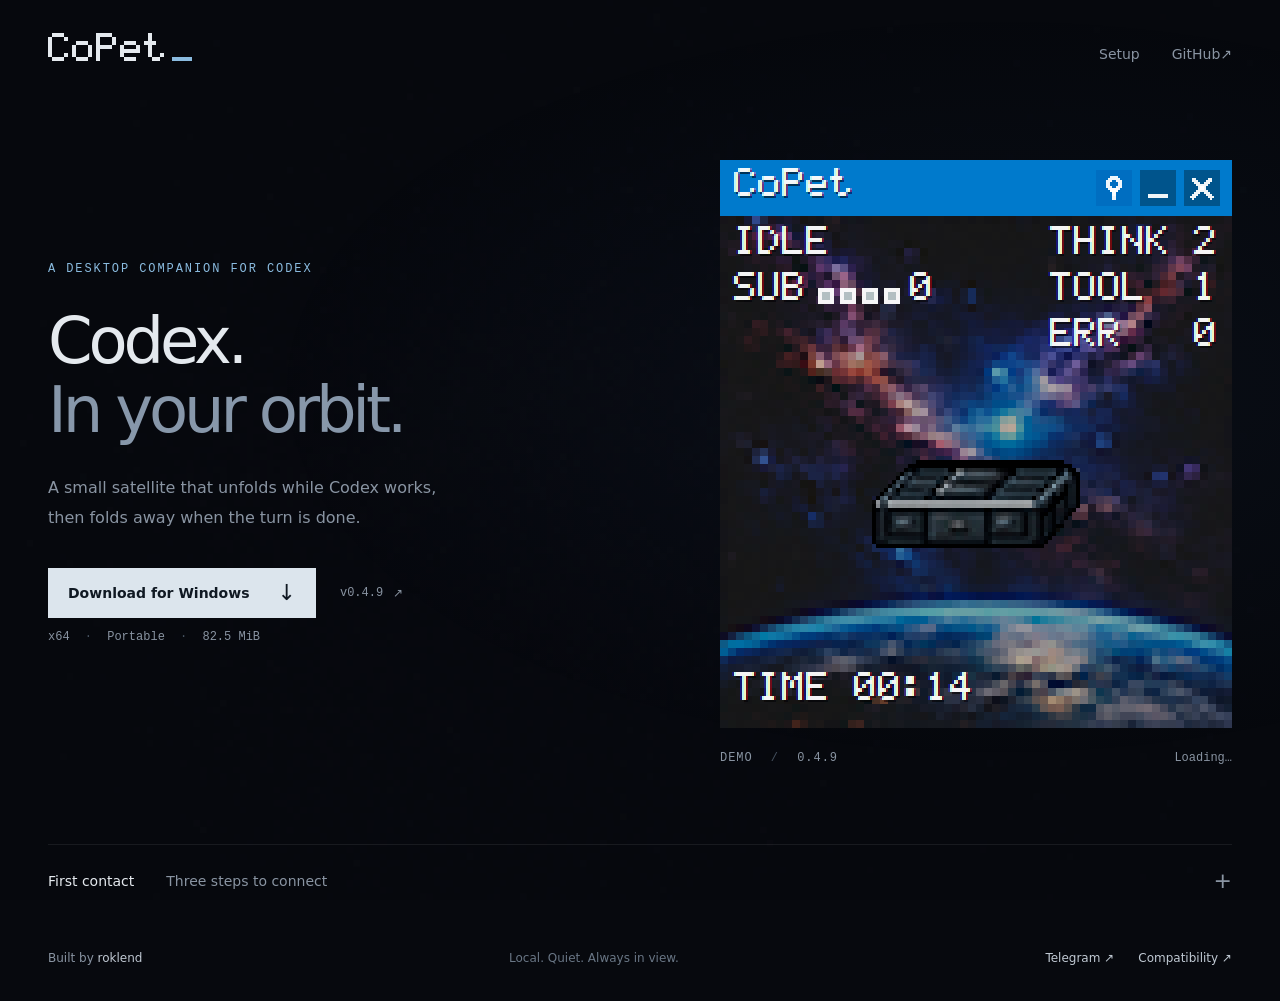
==== commit 223a0eda: "site: simplify layout and remove the outer demo panel" ====
--- a/index.html
+++ b/index.html
@@ -3,66 +3,62 @@
 <head>
   <meta charset="utf-8">
   <meta name="viewport" content="width=device-width, initial-scale=1">
-  <title>CoPet — a little company for your Codex</title>
-  <meta name="description" content="A tiny Windows desktop satellite that shows when Codex is thinking, using tools, or done. Download CoPet v0.4.9.">
-  <meta name="theme-color" content="#080c14">
+  <title>CoPet — Codex, in your orbit</title>
+  <meta name="description" content="A small desktop satellite that unfolds while Codex works, then folds away when the turn is done. CoPet v0.4.9 for Windows.">
+  <meta name="theme-color" content="#07090e">
   <link rel="icon" href="assets/ui/favicon.svg" type="image/svg+xml">
   <link rel="icon" href="assets/ui/favicon-32.png" sizes="32x32" type="image/png">
   <link rel="apple-touch-icon" href="assets/ui/apple-touch-icon.png">
-  <link rel="stylesheet" href="style.css?v=20260905">
+  <link rel="stylesheet" href="style.css?v=20260905b">
 </head>
 <body>
   <a class="skip-link" href="#main-content">Skip to content</a>
   <div class="page-shell">
     <header class="topbar">
-      <a class="wordmark" href="#main-content" aria-label="CoPet home"><img src="assets/ui/copet-icon.svg" alt="" width="32" height="32"><span>CoPet</span></a>
-      <span class="topbar-note"><i class="signal-dot" aria-hidden="true"></i>A little company for your Codex</span>
-      <a class="text-link" href="https://github.com/roklend/copet-site">GitHub <span aria-hidden="true">↗</span></a>
+      <a class="wordmark" href="#main-content" aria-label="CoPet home">CoPet<span aria-hidden="true">_</span></a>
+      <nav aria-label="Main navigation">
+        <a href="#setup" id="setup-link">Setup</a>
+        <a href="https://github.com/roklend/copet-site">GitHub <span aria-hidden="true">↗</span></a>
+      </nav>
     </header>
     <main id="main-content">
       <section class="hero" aria-labelledby="hero-title">
         <div class="hero-copy">
-          <p class="eyebrow"><span class="small-rule" aria-hidden="true"></span>YOUR DESKTOP, A LITTLE MORE ALIVE</p>
-          <h1 id="hero-title">Stay in<br>the <span>flow.</span></h1>
-          <p class="hero-lede">A tiny satellite. A clear signal.<br>Keep an eye on Codex while you do your thing.</p>
-          <p class="hero-description">CoPet unfolds when Codex gets to work, follows its tools and subagents, and folds back up when the turn is done.</p>
-          <div class="hero-actions">
-            <a class="button button-primary" href="https://github.com/roklend/copet-site/releases/download/v0.4.9/CoPet-v0.4.9-win-x64.zip"><svg width="20" height="20" viewBox="0 0 24 24" fill="none" stroke="currentColor" stroke-width="2" aria-hidden="true"><path d="M12 3v12m-5-5 5 5 5-5M4 16v5h16v-5"/></svg>Download for Windows</a>
+          <p class="eyebrow">A DESKTOP COMPANION FOR CODEX</p>
+          <h1 id="hero-title">Codex.<br><span>In your orbit.</span></h1>
+          <p class="description">A small satellite that unfolds while Codex works,<br class="desktop-break"> then folds away when the turn is done.</p>
+          <div class="download">
+            <a class="download-link" href="https://github.com/roklend/copet-site/releases/download/v0.4.9/CoPet-v0.4.9-win-x64.zip">Download for Windows <span aria-hidden="true">↓</span></a>
             <a class="release-link" href="https://github.com/roklend/copet-site/releases/tag/v0.4.9">v0.4.9 <span aria-hidden="true">↗</span></a>
           </div>
-          <p class="download-note">Windows x64 <span>·</span> Portable ZIP, 82.5 MiB <span>·</span> No .NET install</p>
-          <ul class="feature-list" aria-label="CoPet highlights">
-            <li><span aria-hidden="true">✦</span> Always in view</li>
-            <li><span aria-hidden="true">⌁</span> Runs locally</li>
-            <li><span aria-hidden="true">✓</span> Knows when it's done</li>
-          </ul>
+          <p class="download-note">x64 <span>·</span> Portable <span>·</span> 82.5 MiB</p>
         </div>
-        <figure class="product-preview" id="demo-viewport" aria-label="CoPet animation demo">
-          <div class="preview-header"><span><i class="signal-dot" aria-hidden="true"></i> MEET YOUR COPILOT</span><span>01 / CoPet</span></div>
-          <div class="preview-stage"><img id="frame-player" src="assets/demo-v049/frame_0128.png" width="256" height="284" alt="CoPet v0.4.9 demonstrating a complete turn with synthetic data" decoding="async" fetchpriority="high"></div>
+        <figure id="demo-viewport" class="product-preview" aria-label="CoPet animation demo">
+          <img id="frame-player" src="assets/demo-v049/frame_0128.png" width="256" height="284" alt="CoPet v0.4.9 demonstrating a complete turn with synthetic data" decoding="async" fetchpriority="high">
           <figcaption>
-            <div><span class="demo-tag">DEMO</span><span id="demo-state">Ready for the next turn</span></div>
+            <span>DEMO <span class="caption-divider">/</span> 0.4.9</span>
             <button id="play-toggle" type="button" disabled aria-label="Play animation">Loading…</button>
           </figcaption>
-          <div class="demo-progress" aria-hidden="true"><span id="demo-progress"></span></div>
-          <p class="demo-note" id="demo-note">Actual CoPet 0.4.9 rendering · Synthetic session data</p>
+          <span id="demo-state" class="sr-only">Ready for the next turn</span>
+          <span id="demo-note" class="sr-only" role="status">Synthetic session data, rendered in CoPet 0.4.9.</span>
         </figure>
       </section>
-      <section class="states" aria-label="States shown by CoPet">
-        <p>Small satellite.<br><strong>Plenty to say.</strong></p>
-        <ul><li><i></i>Thinking</li><li><i></i>Using tools</li><li><i></i>Subagents</li><li><i></i>Done</li><li><i></i>Errors</li></ul>
-      </section>
-      <section class="setup" aria-labelledby="setup-title">
-        <div class="setup-heading"><p class="eyebrow">UP AND RUNNING</p><h2 id="setup-title">One small setup.<br>Then just let it orbit.</h2><a class="text-link" href="https://github.com/roklend/copet-site/blob/main/copet-site/docs/TROUBLESHOOTING.md">Setup help <span aria-hidden="true">↗</span></a></div>
-        <ol class="setup-steps">
-          <li><span class="step-number">01</span><div><h3>Unpack & launch</h3><p>Extract the ZIP and open <code>CoPet.exe</code>.</p></div></li>
-          <li><span class="step-number">02</span><div><h3>Connect to Codex</h3><p>Select <strong>Apply setup</strong>, then restart Codex.</p></div></li>
-          <li><span class="step-number">03</span><div><h3>Trust & take off</h3><p>Open <code>/hooks</code> in Codex and review and trust the eleven CoPet hooks.</p></div></li>
+      <details class="setup" id="setup">
+        <summary><span>First contact</span><span class="setup-hint">Three steps to connect</span><span class="expand" aria-hidden="true">+</span></summary>
+        <ol>
+          <li><span class="step">01</span><div><h2>Launch</h2><p>Extract the ZIP and open <code>CoPet.exe</code>. No .NET installation needed.</p></div></li>
+          <li><span class="step">02</span><div><h2>Connect</h2><p>Select <strong>Apply setup</strong>, then restart Codex.</p></div></li>
+          <li><span class="step">03</span><div><h2>Trust</h2><p>Open <code>/hooks</code> in Codex and review and trust the eleven CoPet hooks.</p></div></li>
         </ol>
-      </section>
+        <a class="help-link" href="https://github.com/roklend/copet-site/blob/main/copet-site/docs/TROUBLESHOOTING.md">Setup help ↗</a>
+      </details>
     </main>
-    <footer class="footer"><p>Made by <a href="https://github.com/roklend">roklend</a> <span class="footer-star" aria-hidden="true">✦</span> A little signal in the noise.</p><nav aria-label="More information"><a href="https://t.me/yuriispace">Telegram ↗</a><a href="https://github.com/roklend/copet-site/blob/main/copet-site/docs/ENVIRONMENTS.md">Environment support ↗</a></nav></footer>
+    <footer>
+      <p>Built by <a href="https://github.com/roklend">roklend</a></p>
+      <p class="footer-principle">Local. Quiet. Always in view.</p>
+      <nav aria-label="More information"><a href="https://t.me/yuriispace">Telegram ↗</a><a href="https://github.com/roklend/copet-site/blob/main/copet-site/docs/ENVIRONMENTS.md">Compatibility ↗</a></nav>
+    </footer>
   </div>
-  <script src="copet.js?v=20260905"></script>
+  <script src="copet.js?v=20260905b"></script>
 </body>
 </html>
--- a/style.css
+++ b/style.css
@@ -1,585 +1,233 @@
 @font-face {
-  font-family:CoPet LCD;
-  src:url('assets/fonts/LCDSolid1.13-Regular.otf') format('opentype');
-  font-display:swap;
-}
+  font-family: "CoPet LCD";
+  src: url("assets/fonts/LCDSolid1.13-Regular.otf") format("opentype");
+  font-display: swap;
+}
+
 :root {
-  color-scheme:dark;
-  --bg:#080c14;
-  --surface:#101823;
-  --text:#f2f5f5;
-  --muted:#9daebb;
-  --line:#263440;
-  --cyan:#77f5d7;
-  --amber:#f4c47a;
-  font-family:'Segoe UI',system-ui,sans-serif;
-  font-synthesis:none;
-}
-* {
-  box-sizing:border-box;
-}
-html {
-  min-width:0;
-  scroll-behavior:smooth;
-}
+  color-scheme: dark;
+  --background: #07090e;
+  --text: #e4e9ee;
+  --muted: #8994a2;
+  --accent: #8abbdf;
+  --line: #ffffff13;
+  font-family: "Segoe UI", system-ui, sans-serif;
+  font-synthesis: none;
+}
+
+* { box-sizing: border-box; }
+html { scroll-behavior: smooth; }
 body {
-  margin:0;
-  background:radial-gradient(ellipse at 85% 15%,#14324965,transparent 48%),var(--bg);
-  color:var(--text);
-  line-height:1.6;
-}
-body:before {
-  content:'';
-  position:absolute;
-  inset:0 0 auto;
-  height:960px;
-  background:url('assets/ui/star_background_x8.png') center/cover;
-  opacity:.055;
-  pointer-events:none;
-  z-index:-1;
-}
-a {
-  color:inherit;
-  text-underline-offset:5px;
-}
-button,a {
-  -webkit-tap-highlight-color:transparent;
-}
-button {
-  font:inherit;
-}
-button:disabled {
-  cursor:wait;
-}
-a:focus-visible,button:focus-visible {
-  outline:2px solid var(--cyan);
-  outline-offset:5px;
-}
-::selection {
-  background:var(--cyan);
-  color:var(--bg);
+  margin: 0;
+  color: var(--text);
+  background: var(--background);
+  line-height: 1.6;
+}
+
+/* The existing star field is atmosphere, not another interface surface. */
+body::before {
+  content: "";
+  position: fixed;
+  inset: 0;
+  background: url("assets/ui/star_background_x8.png") center / cover;
+  opacity: .035;
+  pointer-events: none;
+  z-index: -1;
+}
+
+body::after {
+  content: "";
+  position: fixed;
+  inset: 0;
+  background: radial-gradient(ellipse at 78% 43%, #4872ab10, transparent 52%);
+  pointer-events: none;
+  z-index: -1;
+}
+
+a { color: inherit; text-decoration: none; }
+a, button, summary { -webkit-tap-highlight-color: transparent; }
+a:hover, button:hover { color: var(--accent); }
+a:focus-visible, button:focus-visible, summary:focus-visible {
+  outline: 1px solid var(--accent);
+  outline-offset: 6px;
+}
+::selection { color: var(--background); background: var(--accent); }
+.sr-only, .skip-link:not(:focus) {
+  position: absolute;
+  width: 1px;
+  height: 1px;
+  padding: 0;
+  margin: -1px;
+  overflow: hidden;
+  clip-path: inset(50%);
+  white-space: nowrap;
+}
+.skip-link:focus {
+  position: fixed;
+  z-index: 10;
+  padding: 12px;
+  background: var(--background);
 }
 .page-shell {
-  max-width:1216px;
-  padding:0 32px;
-  margin:auto;
-}
-.skip-link {
-  position:fixed;
-  top:8px;
-  left:8px;
-  transform:translateY(-160%);
-  z-index:10;
-  background:var(--cyan);
-  color:var(--bg);
-  padding:12px;
-}
-.skip-link:focus {
-  transform:none;
+  width: min(1200px, calc(100% - 96px));
+  margin: auto;
+  min-height: 100svh;
+  display: flex;
+  flex-direction: column;
 }
 .topbar {
-  height:100px;
-  display:flex;
-  align-items:center;
-  justify-content:space-between;
-  gap:20px;
-  border-bottom:1px solid var(--line);
+  height: 108px;
+  display: flex;
+  align-items: center;
+  justify-content: space-between;
 }
 .wordmark {
-  display:flex;
-  align-items:center;
-  gap:12px;
-  text-decoration:none;
-}
-.wordmark span {
-  font-family:'CoPet LCD',monospace;
-  font-size:24px;
-  line-height:1;
-}
-.wordmark img {
-  image-rendering:pixelated;
-}
-.topbar-note {
-  font-size:.875rem;
-  color:var(--muted);
-  display:flex;
-  align-items:center;
-  gap:10px;
-}
-.signal-dot {
-  display:inline-block;
-  width:6px;
-  height:6px;
-  background:var(--cyan);
-  box-shadow:0 0 10px #77f5d740;
-}
-.text-link {
-  text-decoration:none;
-  font-size:.875rem;
-  min-height:44px;
-  display:inline-flex;
-  gap:14px;
-  align-items:center;
-}
-.text-link:hover,.footer a:hover,.release-link:hover {
-  color:var(--cyan);
-}
+  font-family: "CoPet LCD", monospace;
+  font-size: 20px;
+  line-height: 1;
+}
+.wordmark span { color: var(--accent); margin-left: 4px; }
+nav { display: flex; align-items: center; gap: 32px; }
+nav a { min-height: 44px; display: inline-flex; align-items: center; font-size: .875rem; }
+.topbar nav { color: var(--muted); }
+main { flex: 1; display: flex; flex-direction: column; }
 .hero {
-  display:grid;
-  grid-template-columns:minmax(0,1fr) 544px;
-  align-items:center;
-  gap:44px;
-  padding:64px 0 58px;
-}
+  display: grid;
+  grid-template-columns: minmax(0, 1fr) 512px;
+  align-items: center;
+  gap: 52px;
+  flex: 1;
+  padding: 52px 0 64px;
+}
+.hero-copy { padding-bottom: 36px; }
 .eyebrow {
-  margin:0;
-  font-family:Consolas,monospace;
-  font-size:.75rem;
-  font-weight:600;
-  letter-spacing:.12em;
-  color:var(--cyan);
-  display:flex;
-  align-items:center;
-  gap:12px;
-}
-.small-rule {
-  height:1px;
-  width:22px;
-  background:var(--cyan);
+  font-family: Consolas, monospace;
+  font-size: .75rem;
+  color: var(--accent);
+  letter-spacing: .16em;
+  margin: 0 0 28px;
 }
 h1 {
-  font-size:clamp(4.5rem,7.8vw,6.5rem);
-  line-height:.95;
-  letter-spacing:-.075em;
-  font-weight:650;
-  margin:25px 0 28px;
-}
-h1 span {
-  color:var(--cyan);
-}
-.hero-lede {
-  font-size:1.25rem;
-  line-height:1.5;
-  letter-spacing:-.015em;
-  margin:0 0 16px;
-}
-.hero-description {
-  font-size:1rem;
-  color:var(--muted);
-  max-width:390px;
-  margin:0;
-  line-height:1.75;
-}
-.hero-actions {
-  display:flex;
-  align-items:center;
-  flex-wrap:wrap;
-  gap:22px;
-  margin:28px 0 10px;
-}
-.button {
-  display:inline-flex;
-  justify-content:center;
-  align-items:center;
-  gap:12px;
-  min-height:54px;
-  padding:12px 22px;
-  text-decoration:none;
-  font-size:1rem;
-  font-weight:650;
-  border:1px solid transparent;
-  border-radius:4px;
-  transition:background .15s,transform .15s;
-}
-.button-primary {
-  background:var(--cyan);
-  color:#09241e;
-  box-shadow:0 3px 0 #367e6d;
-}
-.button-primary:hover {
-  background:#a2ffe7;
-  transform:translateY(-2px);
-}
-.release-link {
-  font-size:.875rem;
-  color:var(--muted);
-  text-decoration:none;
-  display:inline-flex;
-  align-items:center;
-  gap:12px;
-  min-height:44px;
-}
-.download-note {
-  font-size:.75rem;
-  color:var(--muted);
-  margin:0;
-  display:flex;
-  gap:8px;
-  flex-wrap:wrap;
-}
-.feature-list {
-  list-style:none;
-  display:flex;
-  flex-wrap:wrap;
-  gap:10px 20px;
-  padding:0;
-  margin:30px 0 0;
-  font-size:.875rem;
-  color:#c1cdd5;
-}
-.feature-list span {
-  color:var(--cyan);
-  margin-right:5px;
-}
-.product-preview {
-  min-width:0;
-  margin:0;
-  padding:0 15px;
-  position:relative;
-  border:1px solid #385461;
-  background:linear-gradient(135deg,#13232c,#0c141e 70%);
-  border-radius:8px;
-  box-shadow:0 28px 90px #0005,0 0 100px #35c4b00a;
-}
-.preview-header {
-  height:46px;
-  display:flex;
-  align-items:center;
-  justify-content:space-between;
-  font:12px Consolas,monospace;
-  color:var(--muted);
-  letter-spacing:.06em;
-}
-.preview-header span:first-child {
-  display:flex;
-  align-items:center;
-  gap:8px;
-}
-.preview-stage {
-  background:#080c14;
-  width:512px;
-  height:568px;
-  margin:auto;
-}
-#frame-player {
-  width:512px;
-  height:568px;
-  image-rendering:pixelated;
-  display:block;
-}
-.product-preview figcaption {
-  display:flex;
-  align-items:center;
-  justify-content:space-between;
-  gap:10px;
-  min-height:64px;
-}
-.product-preview figcaption>div {
-  display:flex;
-  align-items:center;
-  gap:10px;
-  min-width:0;
-}
-.demo-tag {
-  font:11px Consolas,monospace;
-  letter-spacing:.08em;
-  color:var(--cyan);
-  border:1px solid #77f5d73d;
-  padding:2px 5px;
-}
-#demo-state {
-  font-size:.875rem;
-  color:#dce6e9;
-}
+  margin: 0;
+  font-size: clamp(3.4rem, 5vw, 4.7rem);
+  font-weight: 350;
+  letter-spacing: -.065em;
+  line-height: 1.08;
+}
+h1 span { color: #8797aa; }
+.description {
+  font-size: 1rem;
+  line-height: 1.85;
+  color: var(--muted);
+  margin: 28px 0 36px;
+  max-width: 410px;
+}
+.download { display: flex; align-items: center; gap: 24px; flex-wrap: wrap; }
+.download-link {
+  display: inline-flex;
+  gap: 28px;
+  align-items: center;
+  min-height: 50px;
+  padding: 10px 20px;
+  background: #dce5ed;
+  color: #101923;
+  font-size: .875rem;
+  font-weight: 600;
+  transition: background 150ms;
+}
+.download-link:hover { color: #101923; background: #fff; }
+.download-link span { font-size: 22px; line-height: 1; font-weight: 400; }
+.release-link { color: var(--muted); font: .75rem Consolas, monospace; min-height: 44px; display: inline-flex; align-items: center; gap: 10px; }
+.download-note { margin: 12px 0 0; font: .75rem Consolas, monospace; color: var(--muted); }
+.download-note span { margin: 0 8px; color: #465260; }
+.product-preview { margin: 0; width: 512px; }
+#frame-player { display: block; width: 512px; height: 568px; image-rendering: pixelated; }
+figcaption {
+  display: flex;
+  justify-content: space-between;
+  align-items: center;
+  padding-top: 8px;
+  font: 12px Consolas, monospace;
+  letter-spacing: .08em;
+  color: var(--muted);
+}
+.caption-divider { margin: 0 10px; color: #465260; }
 #play-toggle {
-  color:var(--text);
-  background:#1d2d38;
-  border:1px solid #3c5363;
-  border-radius:4px;
-  min-width:78px;
-  min-height:44px;
-  font-size:.875rem;
-  cursor:pointer;
-  padding:7px 10px;
-}
-#play-toggle:hover {
-  border-color:var(--cyan);
-}
-.demo-progress {
-  height:2px;
-  background:#263c45;
-  overflow:hidden;
-}
-.demo-progress span {
-  height:100%;
-  width:0;
-  background:var(--cyan);
-  display:block;
-}
-.demo-note {
-  margin:10px 0 12px;
-  font-size:12px;
-  color:var(--muted);
-}
-.states {
-  padding:26px 0;
-  border-top:1px solid var(--line);
-  border-bottom:1px solid var(--line);
-  display:flex;
-  align-items:center;
-  justify-content:space-between;
-  gap:24px;
-}
-.states>p {
-  margin:0;
-  font-size:.875rem;
-  line-height:1.5;
-  color:var(--muted);
-}
-.states strong {
-  color:var(--text);
-  font-weight:500;
-}
-.states ul {
-  padding:0;
-  margin:0;
-  list-style:none;
-  display:flex;
-  align-items:center;
-  flex-wrap:wrap;
-  gap:20px 32px;
-  font-size:.875rem;
-  color:#c8d4da;
-}
-.states li {
-  display:flex;
-  align-items:center;
-  gap:9px;
-}
-.states i {
-  width:6px;
-  height:6px;
-  background:#77d6f5;
-}
-.states li:nth-child(3) i {
-  background:#baafff;
-}
-.states li:nth-child(4) i {
-  background:var(--cyan);
-}
-.states li:nth-child(5) i {
-  background:#fa958d;
-}
-.setup {
-  display:grid;
-  grid-template-columns:1fr 1.1fr;
-  gap:60px;
-  padding:66px 0;
-}
-.setup h2 {
-  font-size:2rem;
-  line-height:1.2;
-  letter-spacing:-.035em;
-  font-weight:550;
-  margin:16px 0;
-}
-.setup .text-link {
-  color:var(--muted);
-}
-.setup-steps {
-  padding:0;
-  margin:0;
-  list-style:none;
-}
-.setup-steps li {
-  display:flex;
-  gap:20px;
-  padding:18px 0;
-  border-bottom:1px solid var(--line);
-}
-.setup-steps li:first-child {
-  padding-top:0;
-}
-.setup-steps li:last-child {
-  border-bottom:0;
-}
-.step-number {
-  font:14px Consolas,monospace;
-  color:var(--cyan);
-  padding-top:5px;
-}
-.setup h3 {
-  font-size:1rem;
-  font-weight:600;
-  margin:0 0 4px;
-}
-.setup-steps p {
-  font-size:1rem;
-  color:var(--muted);
-  margin:0;
-}
-code {
-  font-family:Consolas,monospace;
-  font-size:.92em;
-  color:#d3e4e7;
-}
-strong {
-  font-weight:600;
-}
-.footer {
-  border-top:1px solid var(--line);
-  min-height:90px;
-  display:flex;
-  justify-content:space-between;
-  align-items:center;
-  gap:24px;
-  font-size:.875rem;
-  color:var(--muted);
-}
-.footer p {
-  margin:16px 0;
-}
-.footer a {
-  text-decoration:none;
-}
-.footer-star {
-  color:var(--cyan);
-  padding:0 9px;
-}
-.footer nav {
-  display:flex;
-  flex-wrap:wrap;
-  gap:20px;
-}
-@media(max-width:1120px) {
-  .hero {
-    grid-template-columns:minmax(0,1fr) 288px;
-    gap:44px;
-  }
-  .preview-stage,#frame-player {
-    width:256px;
-    height:284px;
-  }
-  .preview-header {
-    font-size:11px;
-  }
-  .preview-header>span:last-child {
-    display:none;
-  }
-  .product-preview figcaption {
-    align-items:flex-start;
-    padding:10px 0;
-  }
-  .product-preview figcaption>div {
-    flex-direction:column;
-    align-items:flex-start;
-    gap:4px;
-  }
-  .demo-note {
-    line-height:1.5;
-  }
-  .states ul {
-    gap:16px 22px;
-  }
-  h1 {
-    font-size:5.5rem;
-  }
-}
-@media(max-width:700px) {
-  .page-shell {
-    padding:0 24px;
-  }
-  .topbar {
-    height:80px;
-  }
-  .topbar-note {
-    display:none;
-  }
-  .hero {
-    grid-template-columns:1fr;
-    padding:40px 0;
-    gap:36px;
-  }
-  .eyebrow {
-    font-size:11px;
-    letter-spacing:.08em;
-  }
-  h1 {
-    font-size:5.2rem;
-    margin:22px 0;
-  }
-  .hero-lede {
-    font-size:1.125rem;
-  }
-  .hero-description {
-    max-width:440px;
-  }
-  .hero-actions {
-    gap:14px;
-    margin-top:24px;
-  }
-  .button {
-    font-size:.9375rem;
-    padding-inline:16px;
-  }
-  .feature-list {
-    margin-top:22px;
-    gap:10px 14px;
-  }
-  .product-preview {
-    width:288px;
-    justify-self:center;
-  }
-  .states {
-    align-items:flex-start;
-    gap:22px;
-  }
-  .states>p {
-    flex-shrink:0;
-  }
-  .states ul {
-    gap:12px 20px;
-  }
-  .setup {
-    grid-template-columns:1fr;
-    gap:24px;
-    padding:40px 0;
-  }
-  .setup h2 {
-    font-size:1.75rem;
-  }
-  .footer {
-    align-items:flex-start;
-    flex-direction:column;
-    gap:0;
-    padding-bottom:22px;
-  }
-  .footer-star {
-    padding:0 3px;
-  }
-}
-@media(max-width:360px) {
-  .page-shell {
-    padding:0 8px;
-  }
-  h1 {
-    font-size:4.5rem;
-  }
-  .hero-actions {
-    gap:6px;
-  }
-  .states {
-    flex-direction:column;
-  }
-  .product-preview {
-    justify-self:center;
-  }
-}
-@media(prefers-reduced-motion:reduce) {
-  html {
-    scroll-behavior:auto;
-  }
-  * {
-    transition:none!important;
-  }
-}
+  appearance: none;
+  border: 0;
+  padding: 0 0 0 16px;
+  background: none;
+  color: inherit;
+  font: inherit;
+  min-height: 44px;
+  cursor: pointer;
+}
+#play-toggle:hover { color: var(--text); }
+#play-toggle:disabled { cursor: wait; }
+.setup { border-top: 1px solid var(--line); }
+.setup summary {
+  min-height: 72px;
+  display: flex;
+  align-items: center;
+  gap: 32px;
+  cursor: pointer;
+  list-style: none;
+  font-size: .875rem;
+}
+.setup summary::-webkit-details-marker { display: none; }
+.setup-hint { color: var(--muted); font-size: .875rem; }
+.expand { margin-left: auto; font-size: 22px; color: var(--muted); font-weight: 300; }
+.setup[open] .expand { transform: rotate(45deg); }
+.setup ol { list-style: none; margin: 8px 0 20px; padding: 0; display: grid; grid-template-columns: repeat(3, 1fr); gap: 40px; }
+.setup li { display: flex; gap: 16px; }
+.step { font: 12px Consolas, monospace; color: var(--accent); padding-top: 6px; }
+.setup h2 { margin: 0 0 8px; font-size: 1rem; font-weight: 500; }
+.setup p { margin: 0; font-size: 1rem; color: var(--muted); }
+code { font: .9em Consolas, monospace; color: var(--text); }
+strong { font-weight: 600; }
+.help-link { display: inline-block; font-size: .875rem; color: var(--accent); padding: 8px 0 24px; }
+footer { display: flex; justify-content: space-between; align-items: center; gap: 24px; min-height: 84px; color: var(--muted); font-size: .75rem; }
+footer p { margin: 0; }
+footer a { color: #c0c9d3; }
+footer nav { gap: 24px; }
+footer nav a { font-size: .75rem; }
+.footer-principle { color: #697685; }
+
+@media (max-width: 1100px) {
+  .hero { grid-template-columns: minmax(0, 1fr) 256px; gap: 64px; padding-block: 72px; }
+  .product-preview, #frame-player { width: 256px; }
+  #frame-player { height: 284px; }
+  .page-shell { width: calc(100% - 80px); }
+  .desktop-break { display: none; }
+  .footer-principle { display: none; }
+  h1 { font-size: 4rem; }
+}
+@media (max-width: 700px) {
+  .page-shell { width: calc(100% - 48px); }
+  .topbar { height: 84px; }
+  nav { gap: 24px; }
+  .hero { grid-template-columns: 1fr; gap: 42px; padding: 44px 0 40px; }
+  .hero-copy { padding: 0; }
+  .eyebrow { font-size: 11px; letter-spacing: .11em; margin-bottom: 24px; }
+  h1 { font-size: clamp(2.9rem, 10vw, 4rem); }
+  .description { margin: 22px 0 28px; max-width: 370px; }
+  .download { gap: 18px; }
+  .download-link { padding-inline: 16px; gap: 20px; }
+  .product-preview { justify-self: center; }
+  .setup summary { gap: 14px; }
+  .setup-hint { font-size: 12px; }
+  .setup ol { grid-template-columns: 1fr; gap: 24px; }
+  footer { flex-wrap: wrap; gap: 0 16px; padding: 16px 0 24px; }
+  footer nav { gap: 20px; }
+}
+@media (max-width: 360px) {
+  .page-shell { width: calc(100% - 32px); }
+  .eyebrow { font-size: 10px; }
+  .download { gap: 8px; }
+  .download-link { gap: 12px; font-size: 13px; }
+  .setup-hint { display: none; }
+}
+@media (prefers-reduced-motion: reduce) {
+  html { scroll-behavior: auto; }
+  * { transition: none !important; }
+}
